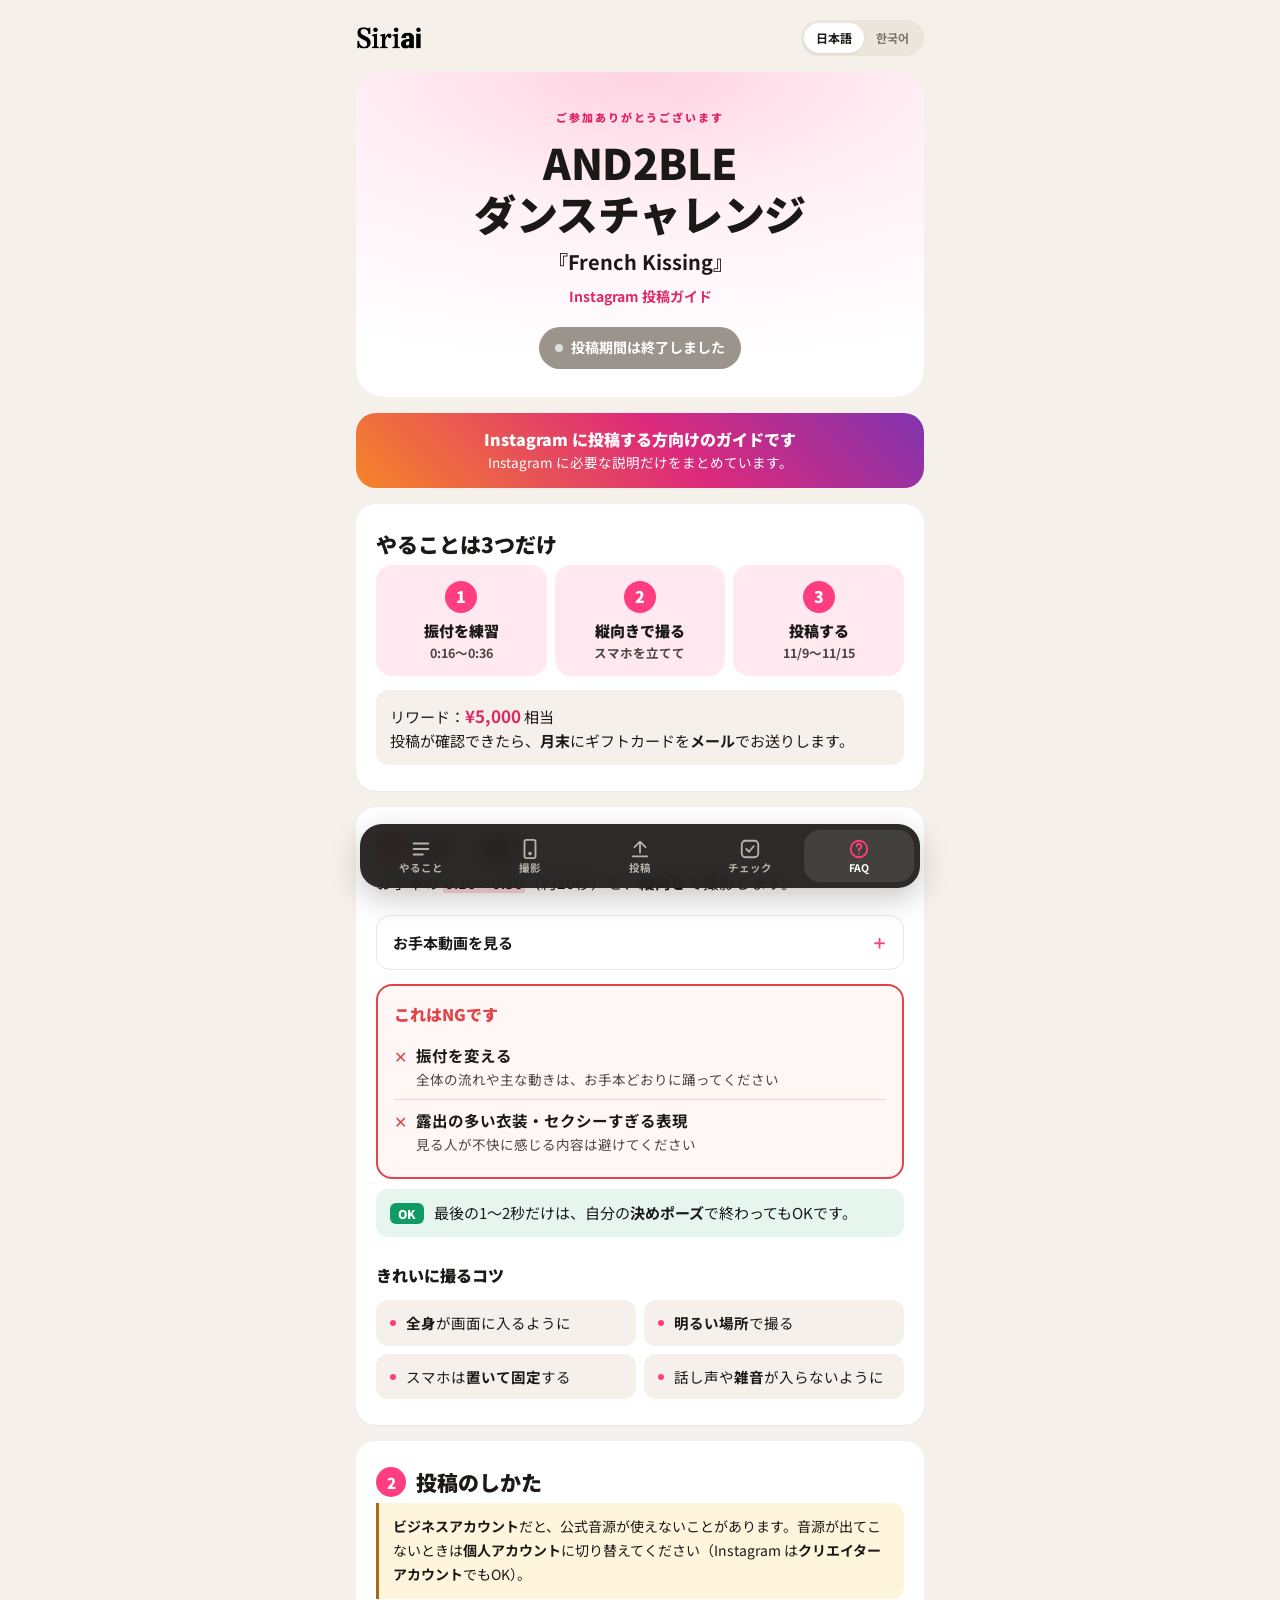
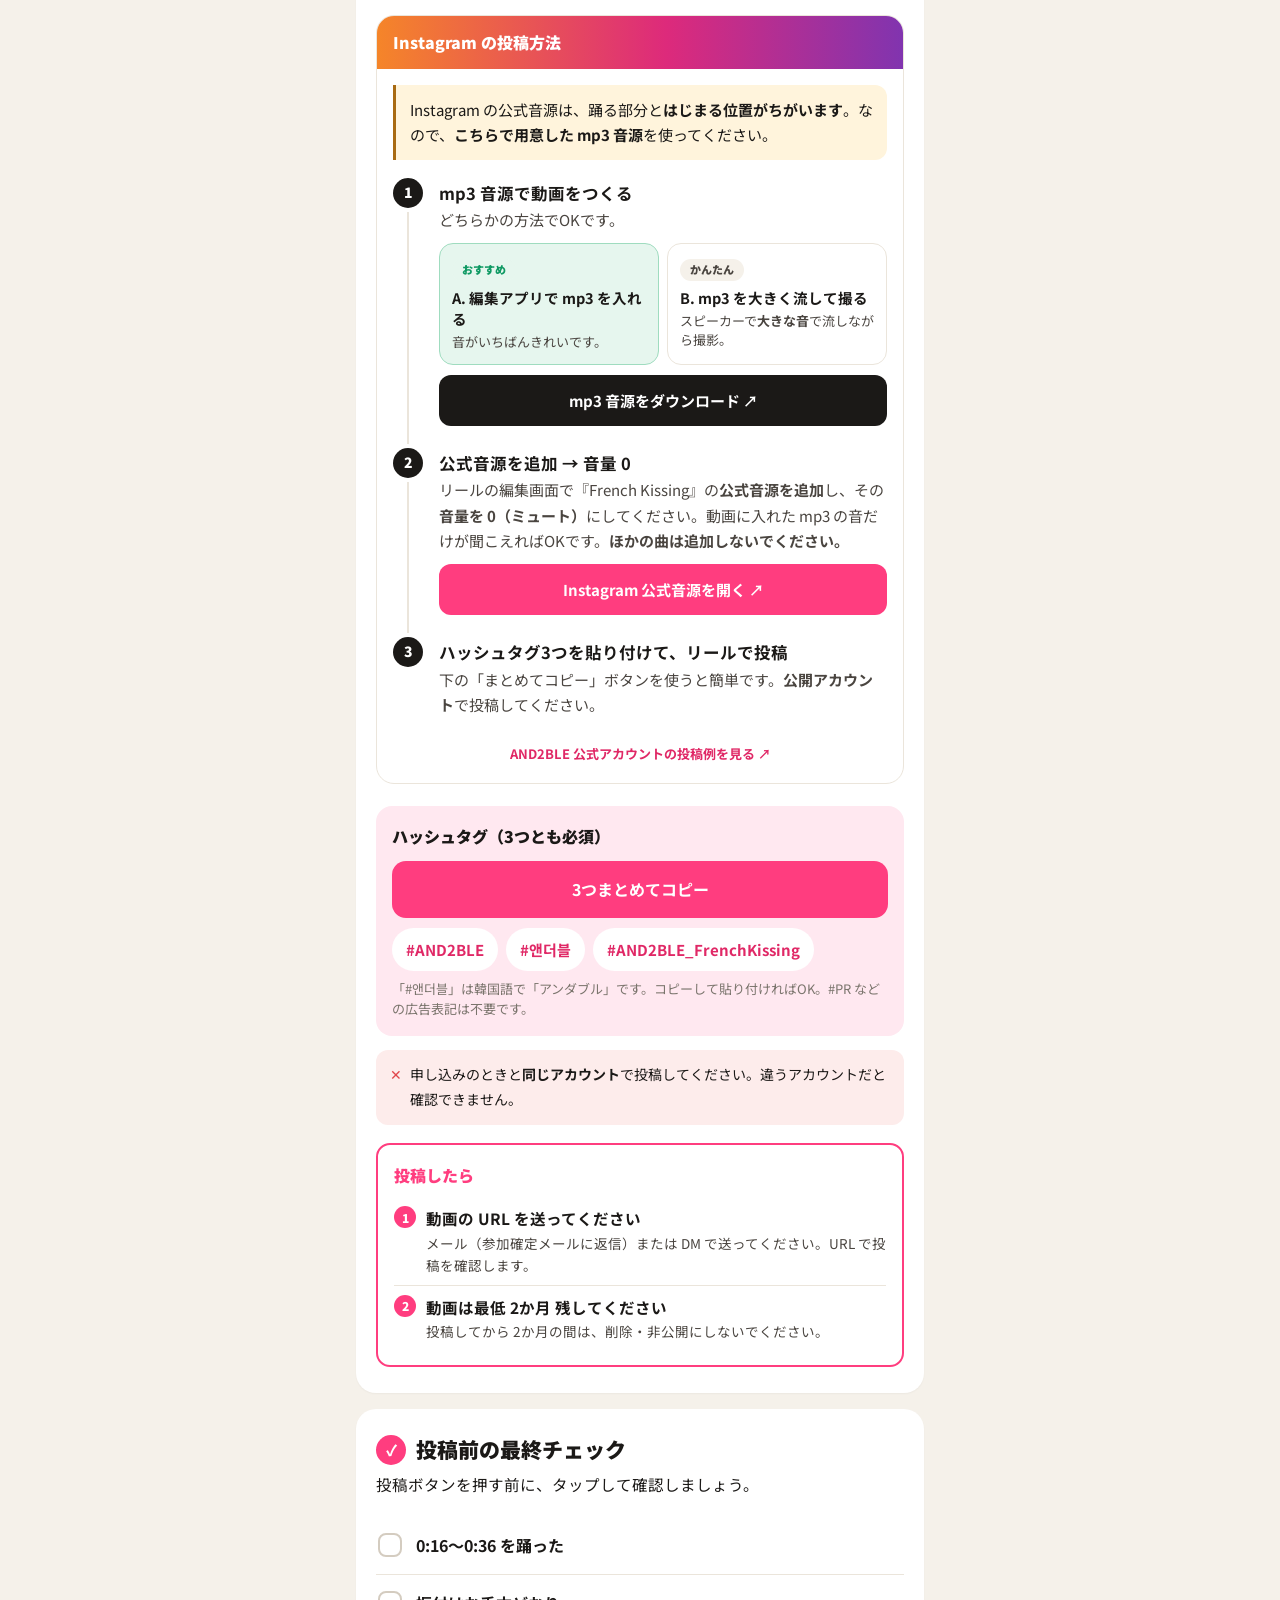
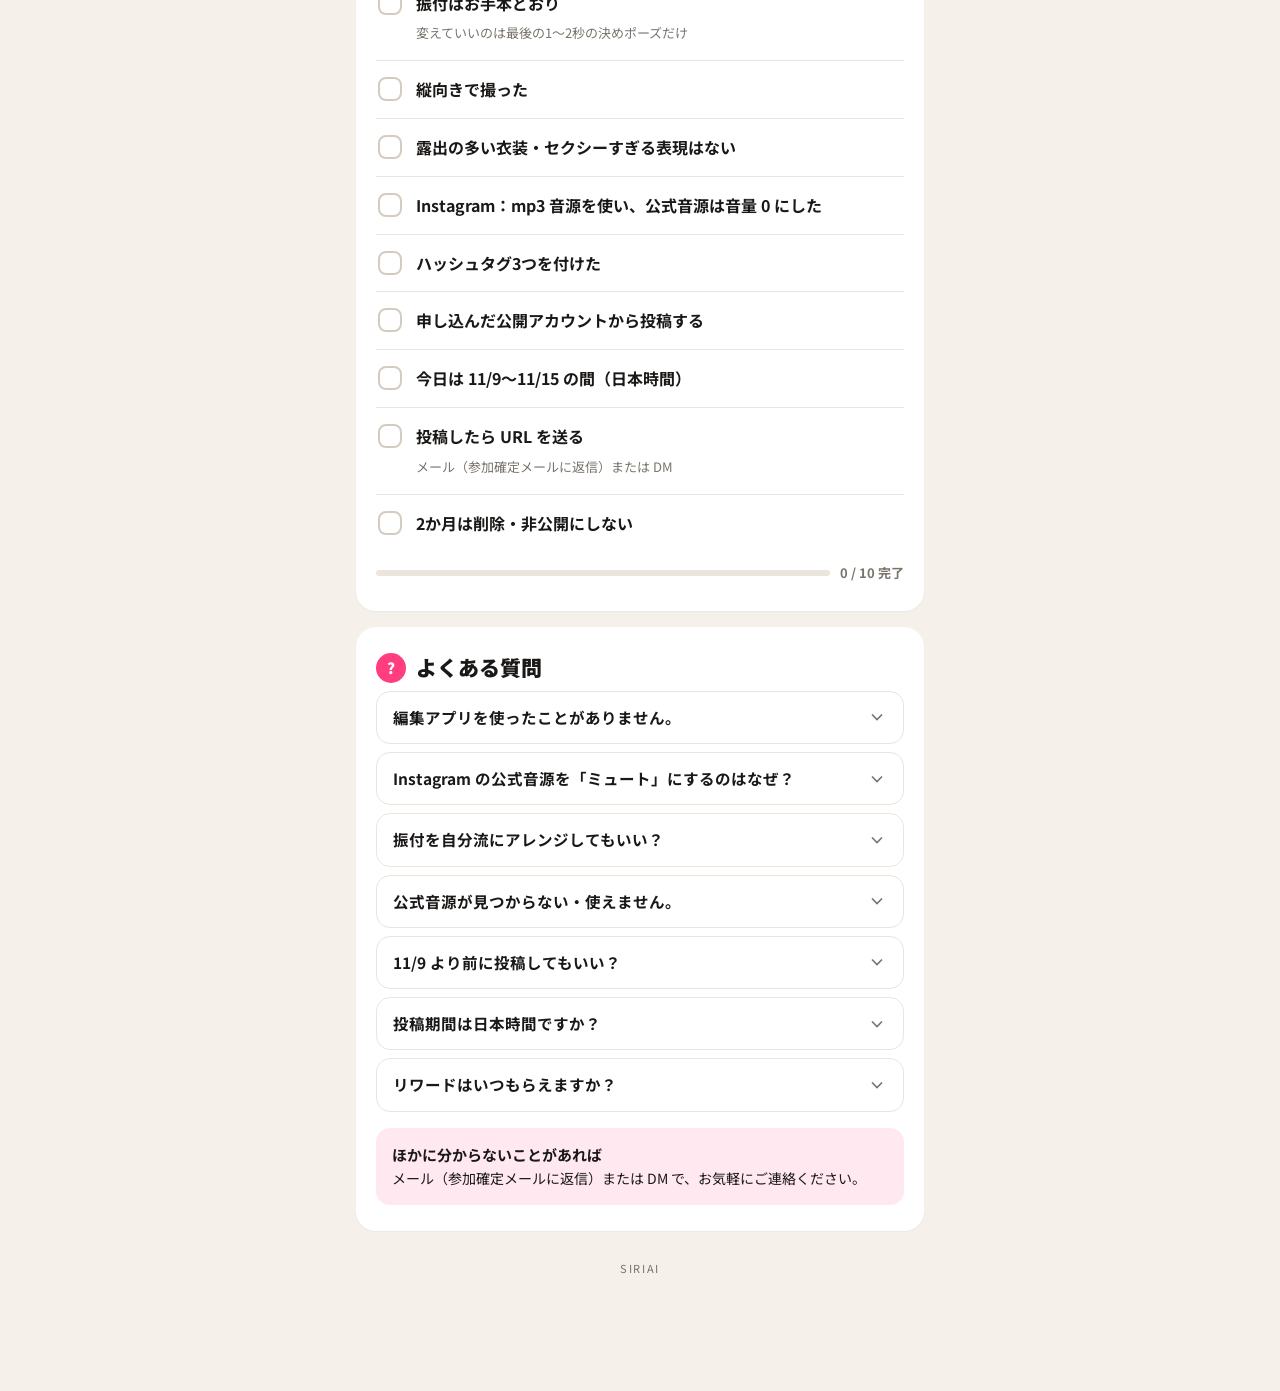
==== guide-ig-ja.html @ 937b1c7a "Add TikTok-only and Instagram-only guide pages (ja/ko) and link them from the hub Generated from the" ====
<!doctype html>
<html lang="ja">
<head>
<meta charset="utf-8">
<meta name="viewport" content="width=device-width, initial-scale=1, viewport-fit=cover">
<title>AND2BLE Instagram 投稿ガイド</title>
<meta name="description" content="AND2BLE『French Kissing』ダンスチャレンジ 詳細ガイドライン・撮影・投稿・チェックリスト・FAQ">
<meta property="og:type" content="website">
<meta property="og:site_name" content="SIRIAI">
<meta property="og:title" content="AND2BLE『French Kissing』Instagram 投稿ガイド">
<meta property="og:description" content="撮影・投稿のしかた・チェックリスト・FAQ">
<meta property="og:url" content="https://and2ble-guideline.vercel.app/guide-ig-ja.html">
<meta property="og:image" content="https://and2ble-guideline.vercel.app/images/og-and2ble.jpg">
<meta property="og:image:width" content="1200">
<meta property="og:image:height" content="630">
<meta name="twitter:card" content="summary_large_image">
<link rel="preconnect" href="https://fonts.googleapis.com">
<link rel="preconnect" href="https://fonts.gstatic.com" crossorigin>
<link href="https://fonts.googleapis.com/css2?family=Noto+Sans+JP:wght@400;500;700;900&family=Noto+Sans+KR:wght@700&display=swap" rel="stylesheet">
<link rel="stylesheet" href="style.css?v=20261105d">
<link rel="stylesheet" href="guide.css?v=20261109a">
</head>
<body class="guide" data-plat="ig" data-plat-lock>
<div class="wrap">

  <div class="topbar">
    <img class="brand-logo" src="images/siriai-logo.png" alt="SIRIAI" width="118" height="43">
    <nav class="lang" aria-label="言語"><a class="on" href="guide-ig-ja.html" data-lang>日本語</a><a href="guide-ig-ko.html" data-lang>한국어</a></nav>
  </div>

  <header class="hero">
    <div class="eyebrow">ご参加ありがとうございます</div>
    <h1>AND2BLE<br>ダンスチャレンジ</h1>
    <div class="song">『French Kissing』</div>
    <div class="release">Instagram 投稿ガイド</div>
    <div class="status"><span class="dot"></span><span class="txt">投稿期間：11/9（月）〜 11/15（日）</span></div>
  </header>

  <!-- ===== どこに投稿？ ===== -->
  <p class="plat-only ig"><b>Instagram に投稿する方向けのガイドです</b>Instagram に必要な説明だけをまとめています。</p>

  <!-- ===== やることは3つ ===== -->
  <section class="card" id="start">
    <h2>やることは3つだけ</h2>
    <div class="quick3">
      <a href="#shoot"><span class="qn">1</span><b>振付を練習</b><small>0:16〜0:36</small></a>
      <a href="#shoot"><span class="qn">2</span><b>縦向きで撮る</b><small>スマホを立てて</small></a>
      <a href="#upload"><span class="qn">3</span><b>投稿する</b><small>11/9〜11/15</small></a>
    </div>
    <p class="start-reward">
      <span class="rw r-none">リワード：1本 <b class="amt">¥5,000</b> 相当 ／ 両方（条件あり） <b class="amt">¥12,000</b> 相当</span>
      <span class="rw r-tt">リワード：<b class="amt">¥5,000</b> 相当</span>
      <span class="rw r-ig">リワード：<b class="amt">¥5,000</b> 相当</span>
      <span class="rw r-both">リワード：<b class="amt">¥12,000</b> 相当（衣装と場所を両方変えた場合）</span>
      <br>投稿が確認できたら、<b>月末</b>にギフトカードを<b>メール</b>でお送りします。
    </p>
  </section>

  <!-- ===== 1. 振付・撮影 ===== -->
  <section class="card" id="shoot">
    <h2><span class="num">1</span>振付・撮影</h2>
    <p class="lead">お手本の <mark>0:16〜0:36</mark>（約20秒）を、<b>縦向き</b>で撮影します。</p>

    <details class="more">
      <summary>お手本動画を見る</summary>
      <div class="more-body">
        <div class="ref-frame"><iframe src="https://www.tiktok.com/player/v1/7703804359150226708?music_info=1&amp;description=1&amp;rel=0" title="AND2BLE French Kissing お手本動画" allow="autoplay; fullscreen; encrypted-media; picture-in-picture" allowfullscreen loading="lazy"></iframe></div>
        <a class="ex-link" href="https://www.tiktok.com/@and2ble/video/7703804359150226708" target="_blank" rel="noopener">TikTok アプリで見る ↗</a>
      </div>
    </details>

    <div class="ng-box">
      <div class="ng-title">これはNGです</div>
      <ul>
        <li><b>振付を変える</b><small>全体の流れや主な動きは、お手本どおりに踊ってください</small></li>
        <li><b>露出の多い衣装・セクシーすぎる表現</b><small>見る人が不快に感じる内容は避けてください</small></li>
      </ul>
    </div>
    <p class="ok-line"><span class="ok-tag">OK</span><span>最後の1〜2秒だけは、自分の<b>決めポーズ</b>で終わってもOKです。</span></p>

    <h3 class="gh3">きれいに撮るコツ</h3>
    <ul class="tips">
      <li><p><b>全身</b>が画面に入るように</p></li>
      <li><p><b>明るい場所</b>で撮る</p></li>
      <li><p>スマホは<b>置いて固定</b>する</p></li>
      <li><p>話し声や<b>雑音</b>が入らないように</p></li>
    </ul>
  </section>

  <!-- ===== 2. 投稿 ===== -->
  <section class="card" id="upload" data-tab="tt">
    <h2><span class="num">2</span>投稿のしかた</h2>
    <p class="lead for-both">TikTok と Instagram で<b>音源の付け方が違います。</b>タブで切り替えてください。</p>
    <div class="up-tabs for-both" role="tablist">
      <button type="button" role="tab" data-up="tt" aria-selected="true">TikTok</button>
      <button type="button" role="tab" data-up="ig" aria-selected="false">Instagram</button>
    </div>

    <p class="why acct"><b>ビジネスアカウント</b>だと、公式音源が使えないことがあります。音源が出てこないときは<b>個人アカウント</b>に切り替えてください（Instagram は<b>クリエイターアカウント</b>でもOK）。</p>

    <div class="plat-block tt for-tt">
      <div class="plat-h">TikTok の投稿方法</div>
      <ol class="steps">
        <li><strong>公式音源を開く</strong><span class="d">下のボタンから公式音源を開いて、<b>「この楽曲を使う」</b>をタップ。そのまま撮影します。</span>
          <a class="step-btn" href="https://www.tiktok.com/music/French-Kissing-7694241938173904902" target="_blank" rel="noopener">TikTok 公式音源を開く ↗</a></li>
        <li><strong>ハッシュタグ3つを貼り付け</strong><span class="d">下の「まとめてコピー」ボタンを使うと簡単です。</span></li>
        <li><strong>公開範囲「全員」で投稿</strong><span class="d">「友達のみ」「自分のみ」だと確認できません。</span></li>
      </ol>
    </div>

    <div class="plat-block ig for-ig">
      <div class="plat-h">Instagram の投稿方法</div>
      <p class="why">Instagram の公式音源は、踊る部分と<b>はじまる位置がちがいます</b>。なので、<b>こちらで用意した mp3 音源</b>を使ってください。</p>
      <ol class="steps">
        <li><strong>mp3 音源で動画をつくる</strong><span class="d">どちらかの方法でOKです。</span>
          <div class="choice2">
            <div class="c2 rec"><span class="badge ok">おすすめ</span><b>A. 編集アプリで mp3 を入れる</b><p>音がいちばんきれいです。</p></div>
            <div class="c2"><span class="badge">かんたん</span><b>B. mp3 を大きく流して撮る</b><p>スピーカーで<b>大きな音</b>で流しながら撮影。</p></div>
          </div>
          <a class="step-btn dark" href="https://drive.google.com/file/d/1h6Pg3_yyoX73KgB7GPFnTbHb9s15nWI3/view?usp=sharing" target="_blank" rel="noopener">mp3 音源をダウンロード ↗</a></li>
        <li><strong>公式音源を追加 → 音量 0</strong><span class="d">リールの編集画面で『French Kissing』の<b>公式音源を追加</b>し、その<b>音量を 0（ミュート）</b>にしてください。動画に入れた mp3 の音だけが聞こえればOKです。<b>ほかの曲は追加しないでください。</b></span>
          <a class="step-btn" href="https://www.instagram.com/reels/audio/1516811300259149/" target="_blank" rel="noopener">Instagram 公式音源を開く ↗</a></li>
        <li><strong>ハッシュタグ3つを貼り付けて、リールで投稿</strong><span class="d">下の「まとめてコピー」ボタンを使うと簡単です。<b>公開アカウント</b>で投稿してください。</span></li>
      </ol>
      <a class="ex-link" href="https://www.instagram.com/reels/DfRFQjGRIow/" target="_blank" rel="noopener">AND2BLE 公式アカウントの投稿例を見る ↗</a>
    </div>

    <div class="tag-box">
      <h3 class="gh3">ハッシュタグ（3つとも必須）</h3>
      <button type="button" class="copy-all" data-copy="#AND2BLE #앤더블 #AND2BLE_FrenchKissing" data-copy-all>3つまとめてコピー</button>
      <div class="tags">
        <button type="button" class="tag" data-copy="#AND2BLE">#AND2BLE</button>
        <button type="button" class="tag" data-copy="#앤더블">#앤더블</button>
        <button type="button" class="tag" data-copy="#AND2BLE_FrenchKissing">#AND2BLE_FrenchKissing</button>
      </div>
      <p class="hint">「#앤더블」は韓国語で「アンダブル」です。コピーして貼り付ければOK。#PR などの広告表記は不要です。</p>
    </div>

    <div class="dont"><span>申し込みのときと<b>同じアカウント</b>で投稿してください。違うアカウントだと確認できません。</span></div>
    <div class="after-post">
      <h3 class="gh3">投稿したら</h3>
      <ol>
        <li><b>動画の URL を送ってください</b><span>メール（参加確定メールに返信）または DM で送ってください。URL で投稿を確認します。</span></li>
        <li><b>動画は最低 2か月 残してください</b><span>投稿してから 2か月の間は、削除・非公開にしないでください。</span></li>
      </ol>
    </div>
  </section>

  <!-- ===== 3. 両方に投稿 ===== -->
  <section class="card for-both" id="mirror">
    <h2><span class="num">3</span>両方に投稿する方へ</h2>
    <div class="must-banner">
      <div class="must-title">2本とも認定される条件</div>
      <p class="must-note"><span class="kw">衣装</span>と<span class="kw">場所</span>を<b>両方とも変える</b><br>どちらかが同じだと、<b>1本分（¥5,000相当）だけ</b>になります</p>
    </div>

    <div class="judge">
      <div class="j ok"><span class="jm">✓</span><p>衣装 <b>ちがう</b> ＋ 場所 <b>ちがう</b></p><b class="jr">2本とも認定</b></div>
      <div class="j ng"><span class="jm">✕</span><p>衣装か場所の<b>どちらかが同じ</b></p><b class="jr">1本だけ認定</b></div>
      <div class="j ng"><span class="jm">✕</span><p>同じ動画を両方に投稿</p><b class="jr">1本だけ認定</b></div>
    </div>

    <details class="more">
      <summary>過去のチャレンジの例を見る</summary>
      <div class="more-body">
        <div class="ex-cols">
          <div class="ex-col ok">
            <div class="ex-col-head"><span class="badge ok">✓ OK</span></div>
            <div data-examples="ok"></div>
          </div>
          <div class="ex-col ng">
            <div class="ex-col-head"><span class="badge ng">✕ NG</span></div>
            <div data-examples="ng"></div>
          </div>
        </div>
        <div class="ex-viewer" data-viewer hidden></div>
        <p class="hint">タップすると、TikTok と Instagram の動画が並んで表示されます。</p>
      </div>
    </details>
  </section>

  <!-- ===== チェックリスト ===== -->
  <section class="card" id="check">
    <h2><span class="num">✓</span>投稿前の最終チェック</h2>
    <p class="lead">投稿ボタンを押す前に、タップして確認しましょう。</p>
    <ul class="checklist">
      <li><label><input type="checkbox"><span class="box"></span><span class="t"><b>0:16〜0:36 を踊った</b></span></label></li>
      <li><label><input type="checkbox"><span class="box"></span><span class="t"><b>振付はお手本どおり</b><small>変えていいのは最後の1〜2秒の決めポーズだけ</small></span></label></li>
      <li><label><input type="checkbox"><span class="box"></span><span class="t"><b>縦向きで撮った</b></span></label></li>
      <li><label><input type="checkbox"><span class="box"></span><span class="t"><b>露出の多い衣装・セクシーすぎる表現はない</b></span></label></li>
      <li class="for-tt"><label><input type="checkbox"><span class="box"></span><span class="t"><b>TikTok：公式音源を使った</b></span></label></li>
      <li class="for-ig"><label><input type="checkbox"><span class="box"></span><span class="t"><b>Instagram：mp3 音源を使い、公式音源は音量 0 にした</b></span></label></li>
      <li><label><input type="checkbox"><span class="box"></span><span class="t"><b>ハッシュタグ3つを付けた</b></span></label></li>
      <li><label><input type="checkbox"><span class="box"></span><span class="t"><b>申し込んだ公開アカウントから投稿する</b></span></label></li>
      <li><label><input type="checkbox"><span class="box"></span><span class="t"><b>今日は 11/9〜11/15 の間（日本時間）</b></span></label></li>
      <li class="for-both"><label><input type="checkbox"><span class="box"></span><span class="t"><b>2本の動画で、衣装も場所も変えた</b></span></label></li>
      <li><label><input type="checkbox"><span class="box"></span><span class="t"><b>投稿したら URL を送る</b><small>メール（参加確定メールに返信）または DM</small></span></label></li>
      <li><label><input type="checkbox"><span class="box"></span><span class="t"><b>2か月は削除・非公開にしない</b></span></label></li>
    </ul>
    <div class="progress"><span class="track"><i></i></span><span class="txt"></span></div>
  </section>

  <!-- ===== FAQ ===== -->
  <section class="card" id="faq">
    <h2><span class="num">?</span>よくある質問</h2>
    <details class="acc faq for-ig"><summary>編集アプリを使ったことがありません。<svg class="chev" viewBox="0 0 24 24" fill="none" stroke="currentColor" stroke-width="2"><path d="M6 9l6 6 6-6"/></svg></summary>
      <div class="acc-body">大丈夫です。mp3 音源をスピーカーで<b>大きな音</b>で流しながら撮影する方法（方法 B）でもOKです。音楽がはっきり聞こえて、話し声などが入らないようにしてください。</div></details>
    <details class="acc faq for-ig"><summary>Instagram の公式音源を「ミュート」にするのはなぜ？<svg class="chev" viewBox="0 0 24 24" fill="none" stroke="currentColor" stroke-width="2"><path d="M6 9l6 6 6-6"/></svg></summary>
      <div class="acc-body">Instagram の公式音源は、踊る部分とはじまる位置が違うからです。音は動画に入れた mp3 を使い、公式音源は<b>追加するだけ</b>で、音量を 0 にしてください。</div></details>
    <details class="acc faq for-both"><summary>同じ動画を TikTok と Instagram 両方に投稿してもいい？<svg class="chev" viewBox="0 0 24 24" fill="none" stroke="currentColor" stroke-width="2"><path d="M6 9l6 6 6-6"/></svg></summary>
      <div class="acc-body">投稿はできますが、<b>1本分だけ</b>の認定になります。2本とも認定されるには、<b>衣装と場所を両方変えた</b>別の動画を投稿してください。</div></details>
    <details class="acc faq"><summary>振付を自分流にアレンジしてもいい？<svg class="chev" viewBox="0 0 24 24" fill="none" stroke="currentColor" stroke-width="2"><path d="M6 9l6 6 6-6"/></svg></summary>
      <div class="acc-body">振付の流れや主な動きは変えられません。ただし<b>最後の1〜2秒</b>は、自分の決めポーズやかんたんなジェスチャーで終わってOKです。</div></details>
    <details class="acc faq"><summary>公式音源が見つからない・使えません。<svg class="chev" viewBox="0 0 24 24" fill="none" stroke="currentColor" stroke-width="2"><path d="M6 9l6 6 6-6"/></svg></summary>
      <div class="acc-body"><b>ビジネスアカウント</b>だと使えないことがあります。<b>個人アカウント</b>（Instagram は<b>クリエイターアカウント</b>でもOK）に切り替えてから、ページのボタンからもう一度開いてください。</div></details>
    <details class="acc faq for-tt"><summary>カメラアプリで撮った動画を TikTok に投稿してもいい？<svg class="chev" viewBox="0 0 24 24" fill="none" stroke="currentColor" stroke-width="2"><path d="M6 9l6 6 6-6"/></svg></summary>
      <div class="acc-body">OKです。撮った動画を TikTok にアップロードして公式音源『French Kissing』を追加し、<b>踊りと音がぴったり合うように</b>位置を調整してください。撮影時の元の音は音量 0 にしてください。</div></details>
    <details class="acc faq"><summary>11/9 より前に投稿してもいい？<svg class="chev" viewBox="0 0 24 24" fill="none" stroke="currentColor" stroke-width="2"><path d="M6 9l6 6 6-6"/></svg></summary>
      <div class="acc-body">投稿期間（<b>11/9〜11/15・日本時間</b>）以外の投稿は確認の対象外です。必ず期間内に投稿してください。</div></details>
    <details class="acc faq"><summary>投稿期間は日本時間ですか？<svg class="chev" viewBox="0 0 24 24" fill="none" stroke="currentColor" stroke-width="2"><path d="M6 9l6 6 6-6"/></svg></summary>
      <div class="acc-body">はい、<b>日本時間</b>です。11月9日（月）0:00 から 11月15日（日）23:59 までに投稿してください。</div></details>
    <details class="acc faq"><summary>リワードはいつもらえますか？<svg class="chev" viewBox="0 0 24 24" fill="none" stroke="currentColor" stroke-width="2"><path d="M6 9l6 6 6-6"/></svg></summary>
      <div class="acc-body">URL を送っていただき投稿が確認できたら、<b>月末</b>に申し込みのときに選んだギフトカード（Apple・Google Play・楽天）を<b>メール</b>でお送りします。</div></details>
    <div class="contact-box"><b>ほかに分からないことがあれば</b>メール（参加確定メールに返信）または DM で、お気軽にご連絡ください。</div>
  </section>

  <footer>SIRIAI</footer>
</div>

<nav class="fnav" aria-label="ページメニュー">
  <a href="#start"><svg viewBox="0 0 24 24" fill="none" stroke="currentColor" stroke-width="2" stroke-linecap="round" stroke-linejoin="round"><path d="M4 6h16M4 12h16M4 18h10"/></svg>やること</a>
  <a href="#shoot" class="on"><svg viewBox="0 0 24 24" fill="none" stroke="currentColor" stroke-width="2" stroke-linecap="round" stroke-linejoin="round"><rect x="6" y="2" width="12" height="20" rx="2"/><circle cx="12" cy="17" r="1"/></svg>撮影</a>
  <a href="#upload"><svg viewBox="0 0 24 24" fill="none" stroke="currentColor" stroke-width="2" stroke-linecap="round" stroke-linejoin="round"><path d="M12 16V4M6 10l6-6 6 6M4 20h16"/></svg>投稿</a>
  <a href="#check"><svg viewBox="0 0 24 24" fill="none" stroke="currentColor" stroke-width="2" stroke-linecap="round" stroke-linejoin="round"><rect x="3" y="3" width="18" height="18" rx="4"/><path d="M8 12l3 3 5-6"/></svg>チェック</a>
  <a href="#faq"><svg viewBox="0 0 24 24" fill="none" stroke="currentColor" stroke-width="2" stroke-linecap="round" stroke-linejoin="round"><circle cx="12" cy="12" r="9"/><path d="M9.5 9a2.5 2.5 0 1 1 3.5 2.3c-.6.3-1 .8-1 1.5V14M12 17.5v.01"/></svg>FAQ</a>
</nav>

<script src="app.js?v=20261106d"></script>
<script src="guide.js?v=20261109a"></script>
</body>
</html>
---- style.css ----
:root {
  --bg: #f5f1ea;
  --card: #ffffff;
  --ink: #1b1917;
  --ink-2: #4a4540;
  --muted: #7a746c;
  --line: #ebe5db;
  --accent: #ff3d7f;
  --accent-dark: #e02866;
  --accent-soft: #ffe8f0;
  --ok: #109a64;
  --ok-soft: #e6f6ee;
  --ng: #e0454a;
  --ng-soft: #fdeceb;
  --warn: #a86a12;
  --warn-soft: #fff4dc;
  --radius: 20px;
  --nav-h: 64px;
}
* { box-sizing: border-box; }
html { scroll-behavior: smooth; -webkit-text-size-adjust: 100%; }
body {
  margin: 0;
  background: var(--bg);
  color: var(--ink);
  font-family: "Noto Sans JP", "Noto Sans KR", system-ui, sans-serif;
  font-size: 16px;
  line-height: 1.8;
  -webkit-font-smoothing: antialiased;
}
html[lang="ko"] body { word-break: keep-all; }
a { color: inherit; }
b, strong { font-weight: 700; }
.wrap { max-width: 600px; margin: 0 auto; padding: 16px 16px calc(var(--nav-h) + 48px); }

/* ---------- top bar ---------- */
.topbar { display: flex; justify-content: space-between; align-items: center; padding: 4px 0 8px; }
.brand { color: var(--accent); font-weight: 900; letter-spacing: .22em; font-size: 12px; }
.lang { display: flex; background: #ebe5db; border-radius: 999px; padding: 3px; }
.lang a { font-size: 12px; font-weight: 700; color: var(--muted); text-decoration: none; padding: 4px 12px; border-radius: 999px; }
.lang a.on { background: #fff; color: var(--ink); box-shadow: 0 1px 2px rgba(0,0,0,.08); }

/* ---------- hero ---------- */
.hero {
  text-align: center;
  padding: 36px 20px 28px;
  margin: 8px 0 16px;
  border-radius: 28px;
  background: radial-gradient(120% 90% at 50% 0%, #ffd3e2 0%, #fff0f5 45%, #fff 100%);
}
.eyebrow { font-size: 11px; letter-spacing: .18em; color: var(--accent-dark); font-weight: 900; }
.hero h1 { margin: 10px 0 6px; font-size: clamp(30px, 8vw, 42px); font-weight: 900; line-height: 1.2; letter-spacing: -.01em; }
.hero .song { font-size: 20px; font-weight: 700; }
.hero .release { color: var(--muted); font-size: 13px; }
.status {
  display: inline-flex; align-items: center; gap: 8px;
  margin-top: 18px; padding: 8px 16px; border-radius: 999px;
  background: var(--ink); color: #fff; font-weight: 700; font-size: 14px;
}
.status .dot { width: 8px; height: 8px; border-radius: 50%; background: #7dffb6; }
.status.before .dot { background: #ffd166; }
.status.ended { background: #9a948c; }
.status.ended .dot { background: #ddd; }

.official { margin-top: 18px; }
.official-label { display: block; font-size: 11px; font-weight: 900; letter-spacing: .15em; color: var(--muted); margin-bottom: 8px; }
.official-links { display: flex; justify-content: center; gap: 8px; flex-wrap: wrap; }
.official-links a { display: inline-flex; align-items: center; gap: 6px; background: #fff; border: 1.5px solid var(--line); color: var(--ink); text-decoration: none; font-weight: 700; font-size: 14px; padding: 7px 14px; border-radius: 999px; box-shadow: 0 1px 2px rgba(0,0,0,.05); }
.official-links a:hover { border-color: var(--accent); }
.official-links svg { width: 18px; height: 18px; flex: none; }
.callout a { color: inherit; font-weight: 700; }

/* intro */
.intro { padding-top: 0; overflow: hidden; }
.intro-photo { display: block; width: calc(100% + 40px); max-width: none; margin: 0 -20px 20px; height: auto; aspect-ratio: 1200 / 630; object-fit: cover; }
.intro h2 { margin-bottom: 12px; }
.intro-kana { font-size: 14px; font-weight: 700; color: var(--muted); }
.intro p { color: var(--ink-2); font-size: 15px; }
.intro-cta { background: var(--accent-soft); border-radius: 14px; padding: 14px 16px; color: var(--ink) !important; }
.intro-cta b { color: var(--accent-dark); }

/* ---------- summary card ---------- */
.summary { background: var(--ink); color: #fff; border-radius: var(--radius); padding: 22px 20px; margin-bottom: 16px; }
.summary dl { margin: 0; }
.summary h2 { color: #fff; margin-bottom: 14px; font-size: 16px; }
.summary h2::before { content: "★"; color: var(--accent); margin-right: 6px; }
.sum-row { display: grid; grid-template-columns: 92px 1fr; gap: 12px; padding: 12px 0; border-top: 1px solid rgba(255,255,255,.12); align-items: start; }
.sum-row:first-of-type { border-top: 0; padding-top: 0; }
.sum-row dt { font-size: 13px; color: #bdb6ad; font-weight: 700; padding-top: 2px; }
.sum-row dd { margin: 0; font-weight: 700; font-size: 16px; line-height: 1.6; min-width: 0; }
.sum-row .tag { max-width: 100%; overflow-wrap: anywhere; text-align: left; }
@media (max-width: 380px) {
  .sum-row { grid-template-columns: 1fr; gap: 2px; }
}
.sum-row dd small { display: block; font-weight: 400; color: #bdb6ad; font-size: 12px; }

/* ---------- sections ---------- */
section.card {
  background: var(--card);
  border-radius: var(--radius);
  padding: 26px 20px;
  margin-bottom: 16px;
  box-shadow: 0 1px 2px rgba(0,0,0,.04);
  scroll-margin-top: 16px;
}
h2 { margin: 0 0 6px; font-size: 20px; font-weight: 900; line-height: 1.4; display: flex; align-items: center; gap: 10px; }
h2 .num { flex: none; width: 30px; height: 30px; border-radius: 50%; background: var(--accent); color: #fff; font-size: 15px; display: grid; place-items: center; }
.lead { color: var(--ink-2); margin: 0 0 18px; font-size: 15px; }
p { margin: 0 0 12px; }
p:last-child { margin-bottom: 0; }
.sub { color: var(--muted); font-size: 14px; }
.em { color: var(--accent-dark); font-weight: 700; }
mark { background: linear-gradient(transparent 55%, #ffd6e4 55%); color: inherit; padding: 0 2px; }

/* info grid */
.info { display: grid; grid-template-columns: 1fr 1fr; gap: 10px; }
.info div { background: var(--bg); border-radius: 14px; padding: 14px; }
.info div.wide { grid-column: 1 / -1; }
.info span { display: block; font-size: 12px; color: var(--muted); font-weight: 700; }
.info b { font-size: 17px; }
.info b.hl { color: var(--accent-dark); }
.pills { display: flex; gap: 6px; flex-wrap: wrap; margin-top: 4px; }
.pill { background: #fff; border: 1.5px solid var(--ink); border-radius: 999px; padding: 2px 12px; font-weight: 700; font-size: 14px; }

/* hashtags */
.tags { display: flex; flex-wrap: wrap; gap: 8px; }
.tag {
  appearance: none; border: 0; cursor: pointer; font: inherit;
  display: inline-flex; align-items: center; gap: 6px;
  background: var(--accent-soft); color: var(--accent-dark); font-weight: 700; font-size: 15px;
  padding: 8px 14px; border-radius: 999px;
}
.tag svg { width: 14px; height: 14px; opacity: .7; }
.summary .tag { background: rgba(255,255,255,.12); color: #fff; font-size: 14px; padding: 6px 12px; }
.copy-all {
  appearance: none; border: 0; cursor: pointer; font: inherit;
  margin-top: 10px; width: 100%;
  background: var(--accent); color: #fff; font-weight: 700; font-size: 15px;
  padding: 12px; border-radius: 14px;
  display: flex; align-items: center; justify-content: center; gap: 8px;
}
.copy-all:active, .tag:active { transform: scale(.97); }
.hint { font-size: 12px; color: var(--muted); margin-top: 8px; }
.summary .hint { color: #bdb6ad; }

/* range */
.range { background: var(--accent-soft); border-radius: 16px; padding: 18px; text-align: center; }
.range b { display: block; font-size: 32px; color: var(--accent-dark); letter-spacing: .02em; line-height: 1.3; font-variant-numeric: tabular-nums; }
.range .bar { position: relative; height: 8px; background: #ffd0e0; border-radius: 99px; margin: 14px 0 6px; }
.range .bar i { position: absolute; top: 0; bottom: 0; left: 22%; width: 28%; background: var(--accent); border-radius: 99px; }
.range .scale { display: flex; justify-content: space-between; font-size: 11px; color: var(--muted); }

/* reference video */
.ref { margin: 0 0 16px; }
.ref-label { display: flex; align-items: center; gap: 8px; font-weight: 700; font-size: 14px; margin-bottom: 8px; }
.ref-label .badge { background: var(--ink); color: #fff; }
.ref-frame { position: relative; width: 100%; max-width: 340px; margin: 0 auto; aspect-ratio: 9 / 16; border-radius: 16px; overflow: hidden; background: #111; }
.ref-frame iframe { position: absolute; inset: 0; width: 100%; height: 100%; border: 0; }
.ref .ex-link { margin-top: 8px; }

/* buttons */
.btn {
  display: flex; justify-content: space-between; align-items: center; gap: 12px;
  background: var(--accent); color: #fff; text-decoration: none; font-weight: 700;
  padding: 15px 18px; border-radius: 14px; margin-top: 12px; font-size: 16px; line-height: 1.4;
}
.btn.dark { background: var(--ink); }
.btn.ghost { background: transparent; color: var(--ink-2); border: 1.5px solid var(--line); font-size: 14px; }
.btn small { font-weight: 500; opacity: .8; font-size: 12px; display: block; }
.btn .arrow { flex: none; font-size: 18px; }

/* steps */
ol.steps { list-style: none; margin: 0; padding: 0; counter-reset: s; }
ol.steps > li { counter-increment: s; position: relative; padding: 0 0 22px 46px; }
ol.steps > li:last-child { padding-bottom: 0; }
ol.steps > li::before {
  content: counter(s); position: absolute; left: 0; top: 0;
  width: 30px; height: 30px; border-radius: 50%; display: grid; place-items: center;
  background: var(--ink); color: #fff; font-weight: 900; font-size: 14px;
}
ol.steps > li:not(:last-child)::after { content: ""; position: absolute; left: 14px; top: 34px; bottom: 4px; width: 2px; background: var(--line); }
ol.steps strong { display: block; font-size: 16px; line-height: 1.5; padding-top: 3px; }
ol.steps .d { display: block; color: var(--ink-2); font-size: 14px; margin-top: 2px; }

/* platform tabs */
.tabs { display: grid; grid-template-columns: 1fr 1fr; gap: 6px; background: var(--bg); padding: 5px; border-radius: 14px; margin-bottom: 18px; }
.tabs button {
  appearance: none; border: 0; cursor: pointer; font: inherit; font-weight: 700; font-size: 15px;
  padding: 10px; border-radius: 10px; background: transparent; color: var(--muted);
}
.tabs button[aria-selected="true"] { background: #fff; color: var(--ink); box-shadow: 0 1px 3px rgba(0,0,0,.08); }
.panel[hidden] { display: none; }

.callout { border-radius: 14px; padding: 14px 16px; font-size: 14px; margin: 0 0 18px; line-height: 1.7; }
.callout.warn { background: var(--warn-soft); }
.callout.warn b:first-child { color: var(--warn); display: block; font-size: 15px; margin-bottom: 2px; }
.dont { display: flex; gap: 8px; align-items: flex-start; background: var(--ng-soft); border-radius: 12px; padding: 12px 14px; font-size: 14px; margin-top: 14px; }
.dont::before { content: "✕"; color: var(--ng); font-weight: 900; }

/* checklist */
.checklist { list-style: none; margin: 0; padding: 0; }
.checklist li { border-top: 1px solid var(--line); }
.checklist li:first-child { border-top: 0; }
.checklist label { display: flex; gap: 14px; align-items: flex-start; padding: 14px 2px; cursor: pointer; }
.checklist input { position: absolute; opacity: 0; pointer-events: none; }
.checklist .box {
  flex: none; width: 24px; height: 24px; border-radius: 8px; border: 2px solid #d4ccc0; margin-top: 2px;
  display: grid; place-items: center; transition: .15s;
}
.checklist .box::after { content: "✓"; color: #fff; font-weight: 900; font-size: 14px; opacity: 0; }
.checklist input:checked + .box { background: var(--ok); border-color: var(--ok); }
.checklist input:checked + .box::after { opacity: 1; }
.checklist input:checked ~ .t { color: var(--muted); }
.checklist input:focus-visible + .box { outline: 3px solid var(--accent-soft); outline-offset: 2px; }
.checklist .t b { display: block; }
.checklist .t small { color: var(--muted); font-size: 13px; }
.progress { display: flex; align-items: center; gap: 10px; margin-top: 10px; font-size: 13px; font-weight: 700; color: var(--muted); }
.progress .track { flex: 1; height: 6px; background: var(--line); border-radius: 99px; overflow: hidden; }
.progress .track i { display: block; height: 100%; width: 0; background: var(--ok); transition: width .2s; }
.progress.done { color: var(--ok); }

/* mirroring compare */
.compare { display: grid; grid-template-columns: 1fr 1fr; gap: 10px; margin-bottom: 8px; }
.compare > div { border-radius: 16px; padding: 14px; }
.compare .ok { background: var(--ok-soft); }
.compare .ng { background: var(--ng-soft); }
.compare .h { font-weight: 900; font-size: 15px; display: block; margin-bottom: 8px; }
.compare .ok .h { color: var(--ok); }
.compare .ng .h { color: var(--ng); }
.compare .pair { display: flex; gap: 6px; margin-bottom: 8px; }
.compare .ph { flex: 1; aspect-ratio: 9 / 14; border-radius: 8px; position: relative; overflow: hidden; display: grid; place-items: end center; padding-bottom: 4px; font-size: 10px; font-weight: 700; color: rgba(0,0,0,.55); }
.compare .ph::before { content: ""; position: absolute; left: 50%; bottom: 18%; width: 22%; aspect-ratio: 1 / 2.6; transform: translateX(-50%); background: rgba(0,0,0,.55); border-radius: 40% 40% 20% 20%; }
.compare .bg1 { background: linear-gradient(#bfe3ff, #8cc6f0); }
.compare .bg2 { background: linear-gradient(#ffe0b3, #f6b26b); }
.compare .ng .ph { background: linear-gradient(#d9d2ff, #a99cf0); }
.compare p { font-size: 13px; line-height: 1.6; margin: 0; color: var(--ink-2); }

.acc-group { margin-top: 22px; }
.acc-group > .label { display: flex; align-items: center; gap: 8px; font-weight: 900; font-size: 15px; margin-bottom: 8px; }
.badge { font-size: 11px; font-weight: 900; padding: 3px 10px; border-radius: 999px; }
.badge.ok { background: var(--ok-soft); color: var(--ok); }
.badge.ng { background: var(--ng-soft); color: var(--ng); }

details.acc { border: 1px solid var(--line); border-radius: 14px; margin-top: 8px; background: #fff; overflow: hidden; }
details.acc summary {
  list-style: none; cursor: pointer; display: flex; align-items: center; gap: 10px;
  padding: 14px 16px; font-weight: 700; font-size: 15px;
}
details.acc summary::-webkit-details-marker { display: none; }
details.acc summary .n { flex: none; width: 24px; height: 24px; border-radius: 50%; color: #fff; font-size: 12px; display: grid; place-items: center; }
details.acc.ok summary .n { background: var(--ok); }
details.acc.ng summary .n { background: var(--ng); }
details.acc summary .who { color: var(--muted); font-weight: 400; font-size: 13px; margin-left: auto; text-align: right; }
details.acc summary .chev { flex: none; width: 20px; height: 20px; transition: transform .2s; color: var(--muted); }
details.acc[open] summary .chev { transform: rotate(180deg); }
details.acc[open] summary { border-bottom: 1px solid var(--line); background: #fcfaf7; }
.acc-body { padding: 14px; }
.ex-grid { display: grid; grid-template-columns: 1fr 1fr; gap: 10px; }
.ex-plat { font-size: 12px; font-weight: 700; color: var(--muted); text-align: center; margin-bottom: 6px; }
.ex-frame { position: relative; border-radius: 12px; overflow: hidden; background: #f1ede6; }
.ex-frame iframe { display: block; width: 100%; border: 0; }
.ex-frame.tt iframe { height: 575px; }
.ex-frame.ig iframe { height: 575px; }
.ex-link { display: block; text-align: center; font-size: 13px; font-weight: 700; color: var(--accent-dark); text-decoration: none; margin-top: 6px; }
@media (max-width: 560px) {
  .ex-grid { grid-template-columns: 1fr; }
  .ex-frame.tt iframe { height: 740px; }
  .ex-frame.ig iframe { height: 620px; }
}

/* reward */
.kicker { font-size: 12px; font-weight: 900; letter-spacing: .18em; color: var(--accent); margin-bottom: 4px; }
.reward-list { display: grid; gap: 10px; }
.reward { display: flex; align-items: center; gap: 14px; background: #faf8f5; border: 1px solid var(--line); border-radius: 16px; padding: 16px; }
.reward .n { flex: none; width: 30px; height: 30px; border-radius: 50%; background: var(--accent); color: #fff; font-weight: 900; font-size: 14px; display: grid; place-items: center; }
.reward .t { flex: 1; min-width: 0; font-weight: 700; line-height: 1.5; }
.reward .t small { display: block; font-weight: 400; color: var(--muted); font-size: 13px; }
.reward .v { flex: none; text-align: right; line-height: 1.2; }
.reward .v b { display: block; font-size: 24px; font-weight: 900; color: var(--accent); font-variant-numeric: tabular-nums; }
.reward .v small { font-size: 11px; color: var(--muted); }
.reward.best { background: var(--accent-soft); border-color: #ffc6da; }
@media (max-width: 380px) { .reward .v b { font-size: 20px; } }

/* gift cards */
.gift { margin-top: 18px; border: 2px dashed #ffb3cc; border-radius: 18px; padding: 16px; background: #fffafc; }
.gift-title { font-weight: 900; font-size: 16px; text-align: center; margin-bottom: 12px; }
.gift-title b { color: var(--accent-dark); }
.gift-grid { display: grid; grid-template-columns: repeat(3, 1fr); gap: 10px; }
.gift-grid figure { margin: 0; text-align: center; }
.gift-grid img { display: block; width: 100%; height: auto; border-radius: 12px; border: 1px solid var(--line); background: #fff; box-shadow: 0 2px 8px rgba(0,0,0,.06); }
.gift-grid figcaption { font-size: 13px; font-weight: 700; margin-top: 6px; }
.gift .hint { text-align: center; }
.gift-names { display: flex; flex-wrap: wrap; justify-content: center; gap: 8px; }
.gift-names span { background: #fff; border: 1.5px solid #ffc6da; color: var(--ink); font-weight: 700; font-size: 15px; padding: 6px 16px; border-radius: 999px; }
.no-amazon { display: inline-block; margin-top: 4px; font-size: 12px; font-weight: 700; color: var(--ng); }

.gifts { display: grid; grid-template-columns: repeat(3, 1fr); gap: 8px; }
.gift-opt { position: relative; cursor: pointer; text-align: center; border: 2px solid #e2dbd0; border-radius: 14px; padding: 6px 6px 8px; background: #fff; }
.gift-opt input { position: absolute; opacity: 0; pointer-events: none; }
.gift-opt img { display: block; width: 100%; height: auto; border-radius: 9px; }
.gift-opt span { display: block; font-size: 13px; font-weight: 700; margin-top: 4px; }
.gift-opt:has(input:checked) { border-color: var(--accent); background: var(--accent-soft); box-shadow: 0 0 0 3px var(--accent-soft); }
.gift-opt:has(input:checked)::after { content: "✓"; position: absolute; top: -8px; right: -8px; width: 24px; height: 24px; border-radius: 50%; background: var(--accent); color: #fff; font-weight: 900; font-size: 13px; display: grid; place-items: center; }
.gift-opt:has(input:focus-visible) { outline: 3px solid var(--accent-soft); outline-offset: 2px; }
.field.bad .gift-opt { border-color: #f3b9bb; }

/* red mirroring alert */
.alert-red { background: #fff0f0; border: 2px solid var(--ng); border-radius: 14px; padding: 14px 16px; margin: 0 0 18px; font-size: 14px; line-height: 1.75; color: #7a1d20; }
.alert-red > b:first-child { display: block; color: var(--ng); font-size: 16px; margin-bottom: 4px; }
.alert-red strong { color: var(--ng); }
.red-note { display: block; color: var(--ng); font-size: 12px; font-weight: 700; margin-top: 2px; }

/* ---------- apply form ---------- */
#apply { border: 2px solid var(--accent); }
.stepper { list-style: none; display: grid; grid-template-columns: repeat(3, 1fr); gap: 6px; margin: 0 0 20px; padding: 0; }
.stepper li { text-align: center; font-size: 12px; font-weight: 700; color: var(--muted); padding-top: 10px; border-top: 4px solid var(--line); }
.stepper li.on { color: var(--accent-dark); border-color: var(--accent); }
.stepper li.done { color: var(--ink-2); border-color: #ffb3cc; }
.stepper[hidden] { display: none; }
.fstep { border: 0; margin: 0; padding: 0; min-width: 0; }
.fstep[hidden] { display: none; }
.field { margin-bottom: 18px; }
.field > label, .field > .flabel { display: block; font-weight: 700; font-size: 15px; margin-bottom: 6px; }
.req { color: var(--accent-dark); font-size: 12px; margin-left: 4px; }
.field .help { display: block; color: var(--muted); font-size: 12px; margin: -2px 0 6px; }
.field input[type=text], .field input[type=email], .field input[type=tel], .field input[type=url] {
  width: 100%; font: inherit; font-size: 16px; padding: 13px 14px;
  border: 1.5px solid #d9d1c5; border-radius: 12px; background: #fff; color: var(--ink);
}
.field input:focus { outline: none; border-color: var(--accent); box-shadow: 0 0 0 3px var(--accent-soft); }
.field.bad input[type=text], .field.bad input[type=email], .field.bad input[type=tel], .field.bad input[type=url] { border-color: var(--ng); background: #fffafa; }
.err { color: var(--ng); font-size: 13px; font-weight: 700; margin: 6px 0 0; }
.err:empty { display: none; }
.preview { color: var(--ok); font-size: 12px; margin: 6px 0 0; word-break: break-all; }
.preview:empty { display: none; }

.choices { display: grid; gap: 8px; }
.choice { position: relative; display: flex; align-items: center; gap: 12px; padding: 14px; border: 1.5px solid #d9d1c5; border-radius: 14px; cursor: pointer; background: #fff; }
.choice input { position: absolute; opacity: 0; pointer-events: none; }
.choice .radio { flex: none; width: 22px; height: 22px; border-radius: 50%; border: 2px solid #cfc6b9; display: grid; place-items: center; }
.choice .radio::after { content: ""; width: 10px; height: 10px; border-radius: 50%; background: var(--accent); opacity: 0; }
.choice .ct { flex: 1; min-width: 0; line-height: 1.5; }
.choice .ct b { display: block; font-size: 15px; }
.choice .ct small { color: var(--muted); font-size: 12px; }
.choice .amt { flex: none; font-weight: 900; color: var(--accent-dark); font-size: 15px; }
.choice:has(input:checked) { border-color: var(--accent); background: var(--accent-soft); }
.choice input:checked + .radio { border-color: var(--accent); }
.choice input:checked + .radio::after { opacity: 1; }
.choice input:focus-visible + .radio { outline: 3px solid var(--accent-soft); outline-offset: 2px; }
.field.bad .choice { border-color: #f3b9bb; }

.acc-field { background: var(--bg); border-radius: 14px; padding: 14px; margin-top: 10px; }
.acc-field[hidden] { display: none; }
.acc-field.field { margin-bottom: 0; }

.dates { display: grid; grid-template-columns: repeat(4, 1fr); gap: 8px; }
.date { position: relative; cursor: pointer; }
.date input { position: absolute; opacity: 0; pointer-events: none; }
.date span { display: block; text-align: center; padding: 10px 4px; border: 1.5px solid #d9d1c5; border-radius: 12px; background: #fff; line-height: 1.3; }
.date b { display: block; font-size: 17px; }
.date small { font-size: 11px; color: var(--muted); }
.date input:checked + span { border-color: var(--accent); background: var(--accent); color: #fff; }
.date input:checked + span small { color: #ffe0ea; }
.date input:focus-visible + span { outline: 3px solid var(--accent-soft); outline-offset: 2px; }
.date .we small { color: var(--accent-dark); }

.confirm { margin: 0 0 18px; background: var(--bg); border-radius: 14px; padding: 6px 14px; }
.confirm div { display: grid; grid-template-columns: 96px 1fr; gap: 10px; padding: 8px 0; border-top: 1px solid var(--line); font-size: 14px; }
.confirm div:first-child { border-top: 0; }
.confirm dt { color: var(--muted); font-weight: 700; }
.confirm dd { margin: 0; font-weight: 700; word-break: break-all; }
.confirm-title { font-weight: 700; font-size: 15px; margin-bottom: 6px; }

.field > label.agree, .agree { display: flex; font-weight: 400; margin-bottom: 0; position: relative; gap: 12px; align-items: flex-start; cursor: pointer; background: #fff; border: 1.5px solid #d9d1c5; border-radius: 14px; padding: 14px; }
.agree input { position: absolute; opacity: 0; pointer-events: none; }
.agree .box { flex: none; width: 24px; height: 24px; border-radius: 8px; border: 2px solid #d4ccc0; display: grid; place-items: center; }
.agree .box::after { content: "✓"; color: #fff; font-weight: 900; font-size: 14px; opacity: 0; }
.agree input:checked + .box { background: var(--accent); border-color: var(--accent); }
.agree input:checked + .box::after { opacity: 1; }
.agree .t { font-size: 14px; line-height: 1.6; }
.agree ul { margin: 6px 0 0; padding-left: 18px; color: var(--ink-2); font-size: 13px; }

.fnav-btns { display: grid; grid-template-columns: 1fr 2fr; gap: 8px; margin-top: 22px; }
.fnav-btns.single { grid-template-columns: 1fr; }
.fbtn { appearance: none; border: 0; cursor: pointer; font: inherit; font-weight: 700; font-size: 16px; padding: 15px; border-radius: 14px; }
.fbtn.next { background: var(--accent); color: #fff; }
.fbtn.prev { background: var(--bg); color: var(--ink-2); }
.fbtn:disabled { opacity: .6; cursor: default; }
.form-error { background: var(--ng-soft); color: var(--ng); font-weight: 700; font-size: 14px; border-radius: 12px; padding: 12px 14px; margin-top: 14px; }
.form-error[hidden] { display: none; }

.apply-done { text-align: center; padding: 10px 0; }
.apply-done[hidden] { display: none; }
.apply-done .big { font-size: 48px; line-height: 1; }
.apply-done h3 { margin: 12px 0 6px; font-size: 20px; }
.apply-done p { color: var(--ink-2); font-size: 14px; }

.fnav a.cta { color: #fff; }
.fnav a.cta svg { color: var(--accent); }

/* footer */
footer { text-align: center; color: var(--muted); font-size: 11px; letter-spacing: .15em; margin-top: 28px; }

/* ---------- floating nav ---------- */
.fnav {
  position: fixed; left: 50%; transform: translateX(-50%);
  bottom: calc(12px + env(safe-area-inset-bottom));
  width: min(560px, calc(100% - 24px));
  height: var(--nav-h);
  display: grid; grid-auto-flow: column; grid-auto-columns: 1fr;
  background: rgba(27,25,23,.92);
  -webkit-backdrop-filter: blur(12px); backdrop-filter: blur(12px);
  border-radius: 22px; padding: 6px;
  box-shadow: 0 10px 30px rgba(0,0,0,.22);
  z-index: 50;
}
.fnav a {
  display: flex; flex-direction: column; align-items: center; justify-content: center; gap: 2px;
  color: #b9b2a8; text-decoration: none; font-size: 10.5px; white-space: nowrap; font-weight: 700; border-radius: 16px; line-height: 1.2;
}
.fnav a svg { width: 22px; height: 22px; }
.fnav a.on { background: rgba(255,255,255,.1); color: #fff; }
.fnav a.on svg { color: var(--accent); }

/* toast */
.toast {
  position: fixed; left: 50%; bottom: calc(var(--nav-h) + 28px + env(safe-area-inset-bottom));
  transform: translate(-50%, 10px); opacity: 0; pointer-events: none;
  background: var(--ok); color: #fff; font-weight: 700; font-size: 14px;
  padding: 10px 18px; border-radius: 999px; transition: .2s; z-index: 60; white-space: nowrap;
  box-shadow: 0 6px 18px rgba(0,0,0,.18);
}
.toast.show { opacity: 1; transform: translate(-50%, 0); }

/* to-top */
@media (prefers-reduced-motion: reduce) { html { scroll-behavior: auto; } * { transition: none !important; } }

/* brand logo */
.brand-logo { display: block; height: 24px; width: auto; }
.gate .brand-logo { margin: 0 auto 12px; height: 28px; }

/* mirroring examples: OK left / NG right, viewer below */
.ex-cols { display: grid; grid-template-columns: 1fr 1fr; gap: 10px; margin-top: 4px; }
.ex-col { border-radius: 16px; padding: 12px 10px; }
.ex-col.ok { background: var(--ok-soft); }
.ex-col.ng { background: var(--ng-soft); }
.ex-col-head { display: flex; align-items: center; gap: 6px; font-weight: 900; font-size: 14px; margin-bottom: 8px; flex-wrap: wrap; }
.ex-btn { appearance: none; border: 1.5px solid transparent; cursor: pointer; font: inherit; text-align: left; width: 100%; display: flex; align-items: center; gap: 8px; background: #fff; border-radius: 12px; padding: 10px; margin-top: 6px; color: var(--ink); }
.ex-btn .n { flex: none; width: 22px; height: 22px; border-radius: 50%; color: #fff; font-size: 12px; font-weight: 900; display: grid; place-items: center; }
.ex-btn.ok .n { background: var(--ok); }
.ex-btn.ng .n { background: var(--ng); }
.ex-btn .tx { flex: 1; min-width: 0; font-weight: 700; font-size: 13px; line-height: 1.35; }
.ex-btn .tx small { display: block; font-weight: 400; color: var(--muted); font-size: 11px; overflow: hidden; text-overflow: ellipsis; white-space: nowrap; }
.ex-btn .go { flex: none; font-size: 10px; color: var(--muted); }
.ex-btn.ok[aria-pressed="true"] { border-color: var(--ok); }
.ex-btn.ng[aria-pressed="true"] { border-color: var(--ng); }
.ex-btn[aria-pressed="true"] .go { color: inherit; }
.ex-viewer { margin-top: 14px; border-radius: 16px; padding: 14px; border: 2px solid var(--line); scroll-margin-top: 16px; }
.ex-viewer[hidden] { display: none; }
.ex-viewer.ok { border-color: var(--ok); background: #f7fcf9; }
.ex-viewer.ng { border-color: var(--ng); background: #fffafa; }
.ex-viewer-head { display: flex; align-items: center; gap: 8px; font-weight: 900; font-size: 15px; margin-bottom: 10px; flex-wrap: wrap; }
.ex-viewer-head small { font-weight: 400; color: var(--muted); font-size: 12px; }
.ex-pair { display: grid; grid-template-columns: 1fr 1fr; gap: 10px; }
.ex-pair .ex-frame { position: relative; aspect-ratio: 9 / 16; }
.ex-pair .ex-frame iframe { position: absolute; inset: 0; width: 100%; height: 100%; }
.ex-pair .ex-frame.ig { aspect-ratio: auto; height: 520px; }
.ex-pair .ex-frame.ig iframe { position: static; height: 520px; }
@media (max-width: 420px) { .ex-pair .ex-frame.ig, .ex-pair .ex-frame.ig iframe { height: 420px; } }
.ex-cols, .ex-pair { grid-template-columns: minmax(0, 1fr) minmax(0, 1fr); }
@media (max-width: 420px) {
  .ex-col { padding: 10px 7px; }
  .ex-btn { padding: 8px; gap: 6px; }
  .ex-btn .go { display: none; }
}

/* ---------- mobile tuning ---------- */
.tag { min-height: 40px; }
.ex-link { padding: 8px 0; margin-top: 0; }
.tabs button { min-height: 44px; }
@media (max-width: 480px) {
  body { font-size: 15px; }
  .wrap { padding: 10px 14px calc(var(--nav-h) + 40px); }
  .hero { padding: 28px 16px 22px; border-radius: 24px; }
  .hero h1 { font-size: 30px; }
  .hero .song { font-size: 18px; }
  section.card { padding: 22px 16px; border-radius: 18px; margin-bottom: 12px; }
  .intro { padding-top: 0; }
  .intro-photo { width: calc(100% + 32px); margin: 0 -16px 18px; }
  h2 { font-size: 18px; gap: 8px; }
  h2 .num { width: 26px; height: 26px; font-size: 13px; }
  .lead { font-size: 14px; margin-bottom: 14px; }
  .summary { padding: 20px 16px; }
  .sum-row dd { font-size: 15px; }
  .reward { padding: 12px; gap: 10px; }
  .reward .n { width: 26px; height: 26px; font-size: 13px; }
  .reward .t { font-size: 14px; }
  .reward .t small { font-size: 12px; }
  .reward .v b { font-size: 19px; }
  .gift { padding: 14px 12px; }
  .range b { font-size: 26px; }
  .btn { padding: 14px 16px; font-size: 15px; }
  .platform { padding: 14px 12px; }
  ol.steps > li { padding-left: 42px; padding-bottom: 18px; }
  .callout, .alert-red { padding: 12px 14px; font-size: 13.5px; }
  .alert-red > b:first-child { font-size: 15px; }
  .choice { padding: 12px; gap: 10px; }
  .choice .ct b { font-size: 14px; }
  .dates { gap: 6px; }
  .date span { padding: 9px 2px; }
  .date small { font-size: 12px; }
  .confirm div { grid-template-columns: 80px 1fr; font-size: 13px; }
  .fnav { height: 60px; bottom: calc(10px + env(safe-area-inset-bottom)); width: calc(100% - 20px); border-radius: 20px; }
}

/* mirroring must-rule banner */
.must-banner { background: var(--ng); color: #fff; border-radius: 18px; padding: 18px 16px; margin: 0 0 16px; text-align: center; box-shadow: 0 6px 18px rgba(224,69,74,.25); }
.must-title { font-size: 13px; font-weight: 900; letter-spacing: .08em; opacity: .9; margin-bottom: 10px; }
.must-items { display: flex; align-items: center; justify-content: center; gap: 8px; }
.must-item { flex: 1; max-width: 180px; background: #fff; color: var(--ng); border-radius: 14px; padding: 12px 6px 10px; display: flex; flex-direction: column; align-items: center; gap: 2px; }
.must-ic { font-size: 30px; line-height: 1.1; }
.must-item b { font-size: 17px; font-weight: 900; color: var(--ink); }
.must-tag { background: var(--ng); color: #fff; font-size: 12px; font-weight: 900; padding: 2px 10px; border-radius: 999px; margin-top: 2px; }
.must-plus { font-size: 26px; font-weight: 900; }
.must-note { margin: 12px 0 0; font-size: 14px; line-height: 1.7; color: #fff; }
.must-note b { background: rgba(255,255,255,.2); padding: 0 3px; border-radius: 4px; }
.must-inline { color: var(--ng); font-weight: 900; }
.summary .must-inline { color: #ff8a8e; }
@media (max-width: 480px) { .must-item b { font-size: 15px; } .must-ic { font-size: 26px; } .must-note { font-size: 13px; } }

/* keyword highlight: outfit & location */
.kw { color: var(--ng); font-weight: 900; background: linear-gradient(transparent 55%, #ffd0d2 55%); padding: 0 2px; }
.must-banner .kw, .must-note .kw { color: #fff35c; background: none; }
.summary .kw { color: #ff9ea1; background: none; }

/* thumbnail comparison cards */
.tc-wrap { display: grid; grid-template-columns: minmax(0, 1fr) minmax(0, 1fr); gap: 14px; margin-top: 8px; }
.tc-group { border-radius: 18px; padding: 12px; }
.tc-group.ok { background: var(--ok-soft); }
.tc-group.ng { background: var(--ng-soft); }
.tc-head { display: flex; align-items: center; gap: 8px; flex-wrap: wrap; margin-bottom: 4px; }
.tc-head b { font-size: 16px; font-weight: 900; }
.tc-group.ok .tc-head b { color: var(--ok); }
.tc-group.ng .tc-head b { color: var(--ng); }
.tc-head small { width: 100%; color: var(--ink-2); font-size: 12px; font-weight: 700; }
.tcard { background: #fff; border-radius: 14px; padding: 10px; margin-top: 10px; border: 2px solid transparent; }
.tcard.ok { border-color: #bfe8d3; }
.tcard.ng { border-color: #f6c3c5; }
.tcard-top { display: flex; align-items: center; gap: 6px; margin-bottom: 8px; flex-wrap: wrap; }
.tcard-top b { font-size: 14px; }
.tcard-top small { color: var(--muted); font-size: 11px; margin-left: auto; max-width: 100%; overflow: hidden; text-overflow: ellipsis; white-space: nowrap; }
.tcard-pair { display: grid; grid-template-columns: minmax(0, 1fr) auto minmax(0, 1fr); gap: 6px; align-items: center; }
.tcard-pair figure { margin: 0; position: relative; }
.tcard-pair img { display: block; width: 100%; aspect-ratio: 9 / 16; object-fit: cover; border-radius: 10px; background: #eee; }
.tcard-pair figcaption { position: absolute; left: 6px; bottom: 6px; background: rgba(0,0,0,.6); color: #fff; font-size: 10px; font-weight: 700; padding: 2px 7px; border-radius: 999px; }
.tcard-vs { font-size: 22px; font-weight: 900; line-height: 1; }
.tcard.ok .tcard-vs { color: var(--ok); }
.tcard.ng .tcard-vs { color: var(--ng); }
.tcard.playing .tcard-pair { grid-template-columns: minmax(0, 1fr) minmax(0, 1fr); align-items: start; }
.tcard-vid .ex-frame.tt { position: relative; aspect-ratio: 9 / 16; }
.tcard-vid .ex-frame.tt iframe { position: absolute; inset: 0; width: 100%; height: 100%; }
.tcard-vid .ex-frame.ig iframe { height: 460px; }
.tcard-play { appearance: none; border: 0; cursor: pointer; font: inherit; width: 100%; margin-top: 8px; min-height: 40px; border-radius: 10px; font-weight: 700; font-size: 13px; background: var(--bg); color: var(--ink); }
.tcard.ok .tcard-play { background: #e3f4ea; color: var(--ok); }
.tcard.ng .tcard-play { background: #fde6e6; color: var(--ng); }
@media (max-width: 600px) {
  .tc-wrap { grid-template-columns: 1fr; }
  .tcard-pair { gap: 10px; }
  .tcard-vid .ex-frame.ig iframe { height: 420px; }
}

/* compact upload cards */
.up-grid { display: grid; grid-template-columns: minmax(0, 1fr) minmax(0, 1fr); gap: 10px; }
.up-card { border: 1.5px solid var(--line); border-radius: 16px; padding: 14px; background: #fff; }
.up-card.warn { border-color: #f1d08a; background: var(--warn-soft); }
.up-h { font-weight: 900; font-size: 16px; margin-bottom: 4px; }
.up-card p { margin: 0 0 6px; font-size: 14px; line-height: 1.6; }
.up-card .btn { margin-top: 8px; font-size: 14px; padding: 12px 14px; }
.up-sub { color: var(--ink-2); font-size: 12.5px !important; }
.up-more { margin-top: 8px; border-top: 1px dashed #e2c37a; padding-top: 8px; }
.up-more summary { cursor: pointer; font-weight: 700; font-size: 13px; color: var(--warn); list-style: none; }
.up-more summary::-webkit-details-marker { display: none; }
.up-more summary::after { content: " ▾"; }
.up-more[open] summary::after { content: " ▴"; }
.up-more ol { margin: 8px 0 6px; padding-left: 18px; font-size: 13px; line-height: 1.65; }
.up-more a { color: inherit; font-weight: 700; }
@media (max-width: 520px) { .up-grid { grid-template-columns: 1fr; } }

/* banner line icons */
.must-ic { display: grid; place-items: center; width: 48px; height: 48px; border-radius: 50%; background: var(--ng-soft); color: var(--ng); margin-bottom: 4px; }
.must-ic svg { width: 26px; height: 26px; }
@media (max-width: 480px) { .must-ic { width: 42px; height: 42px; } .must-ic svg { width: 22px; height: 22px; } }

/* banner without icons: bigger text emphasis */
.must-item { padding: 16px 8px 12px; gap: 6px; }
.must-item b { font-size: 21px; letter-spacing: -.01em; }
.must-tag { font-size: 13px; padding: 3px 12px; }
@media (max-width: 480px) { .must-item b { font-size: 18px; } }

/* banner: text only */
.must-title { font-size: 15px; margin-bottom: 6px; opacity: 1; }
.must-note { margin-top: 0; font-size: 16px; line-height: 1.8; }
@media (max-width: 480px) { .must-note { font-size: 14.5px; } }

/* note shown when both platforms are chosen */
.both-note { margin-top: 10px; background: #fff0f0; border: 2px solid var(--ng); border-radius: 14px; padding: 12px 14px; font-size: 14px; line-height: 1.7; color: #5c1a1c; }
.both-note[hidden] { display: none; }
.both-note b { display: block; color: var(--ng); font-size: 14.5px; margin-bottom: 2px; }
.both-note strong { color: var(--ng); }

.opt { color: var(--muted); font-size: 12px; font-weight: 700; margin-left: 4px; }
---- guide.css ----
/* ---------- detailed guide pages (guide-ko.html / guide-ja.html) ---------- */

/* bigger, calmer reading on the guide pages */
.guide { font-size: 16px; }
.guide .lead { font-size: 15.5px; color: var(--ink); }
.guide .hint { font-size: 13px; line-height: 1.6; }
.guide h2 { font-size: 21px; }
.guide section.card { padding: 26px 20px; }
.guide .hero .release { font-size: 14px; font-weight: 700; color: var(--accent-dark); margin-top: 4px; }

.gh3 { font-size: 16px; font-weight: 900; margin: 24px 0 10px; }

/* ---- "3 things to do" ---- */
.quick3 { display: grid; grid-template-columns: repeat(3, minmax(0, 1fr)); gap: 8px; }
.quick3 a { display: flex; flex-direction: column; align-items: center; text-align: center; gap: 4px; padding: 16px 6px 14px; border-radius: 16px; background: var(--accent-soft); color: var(--ink); text-decoration: none; line-height: 1.35; }
.quick3 .qn { width: 32px; height: 32px; border-radius: 50%; background: var(--accent); color: #fff; font-weight: 900; font-size: 16px; display: grid; place-items: center; margin-bottom: 4px; }
.quick3 b { font-size: 15px; font-weight: 900; }
.quick3 small { font-size: 12.5px; color: var(--ink-2); font-weight: 700; }
.after { margin: 14px 0 0; padding: 12px 14px; border-radius: 12px; background: var(--bg); font-size: 15px; text-align: center; }

/* ---- key rules grid ---- */
.key-grid { display: grid; grid-template-columns: repeat(2, minmax(0, 1fr)); gap: 8px; margin-top: 14px; }
.key { display: flex; flex-direction: column; gap: 3px; padding: 14px 14px 14px 16px; border-radius: 14px; background: var(--bg); line-height: 1.35; border-left: 3px solid var(--accent); }
.key .kl { font-size: 12.5px; font-weight: 700; color: var(--muted); letter-spacing: .02em; }
.key b { font-size: 18px; font-weight: 900; }
.key small { font-size: 12.5px; color: var(--ink-2); }

.ng-box { margin-top: 14px; border: 2px solid var(--ng); background: #fff6f6; border-radius: 16px; padding: 14px 16px; }
.ng-title { font-weight: 900; color: var(--ng); font-size: 16px; margin-bottom: 6px; }
.ng-box ul { list-style: none; margin: 0; padding: 0; }
.ng-box li { padding: 9px 0 9px 22px; border-top: 1px solid #f6d3d4; position: relative; line-height: 1.5; }
.ng-box li:first-child { border-top: 0; }
.ng-box li::before { content: "✕"; position: absolute; left: 0; top: 9px; color: var(--ng); font-weight: 900; }
.ng-box li b { display: block; font-size: 15.5px; }
.ng-box li small { display: block; font-size: 13.5px; color: var(--ink-2); margin-top: 2px; }
.ng-box a { color: var(--ng); font-weight: 700; }
.ok-line { display: flex; gap: 10px; align-items: baseline; margin: 10px 0 0; padding: 12px 14px; border-radius: 12px; background: var(--ok-soft); font-size: 15px; line-height: 1.6; }
.ok-tag { flex: none; font-size: 12px; font-weight: 900; color: #fff; background: var(--ok); border-radius: 6px; padding: 1px 8px; }

/* ---- filming tips ---- */
.tips { list-style: none; margin: 0; padding: 0; display: grid; grid-template-columns: repeat(2, minmax(0, 1fr)); gap: 8px; }
.tips li { position: relative; padding: 12px 12px 12px 30px; border-radius: 12px; background: var(--bg); }
.tips li::before { content: ""; position: absolute; left: 14px; top: 20px; width: 6px; height: 6px; border-radius: 50%; background: var(--accent); }
.tips p { margin: 0; font-size: 14.5px; line-height: 1.5; }

/* ---- upload steps ---- */
.guide ol.steps strong { font-size: 16.5px; }
.guide ol.steps .d { font-size: 15px; line-height: 1.7; }
.step-btn { display: flex; align-items: center; justify-content: center; margin-top: 10px; padding: 12px 14px; border-radius: 12px; background: var(--accent); color: #fff !important; text-decoration: none; font-weight: 700; font-size: 15px; text-align: center; }
.step-btn.dark { background: var(--ink); }
.why { background: var(--warn-soft); border-left: 3px solid var(--warn); border-radius: 0 12px 12px 0; padding: 12px 14px; font-size: 15px; line-height: 1.7; margin: 0 0 18px; }
.choice2 { display: grid; grid-template-columns: repeat(2, minmax(0, 1fr)); gap: 8px; margin-top: 10px; }
.c2 { border: 1.5px solid var(--line); border-radius: 14px; padding: 12px; background: #fff; line-height: 1.45; }
.c2.rec { border-color: #9fdcbf; background: var(--ok-soft); }
.c2 .badge { display: inline-block; margin-bottom: 6px; }
.c2 .badge:not(.ok) { background: var(--bg); color: var(--ink-2); }
.c2 > b { display: block; font-size: 14.5px; }
.c2 p { margin: 4px 0 0; font-size: 13px; color: var(--ink-2); }
@media (max-width: 360px) { .choice2 { grid-template-columns: 1fr; } }

.tag-box { margin-top: 22px; padding: 16px; border-radius: 16px; background: var(--accent-soft); }
.tag-box .gh3 { margin-top: 0; }
.tag-box .copy-all { margin: 0 0 10px; font-size: 16px; padding: 14px; }
.tag-box .tag { background: #fff; }

/* ---- both platforms ---- */
.judge { display: grid; gap: 8px; }
.j { display: grid; grid-template-columns: auto 1fr; align-items: center; gap: 4px 12px; padding: 12px 14px; border-radius: 14px; }
.j.ok { background: var(--ok-soft); }
.j.ng { background: var(--ng-soft); }
.j .jm { grid-row: span 2; width: 30px; height: 30px; border-radius: 50%; display: grid; place-items: center; font-size: 15px; font-weight: 900; color: #fff; }
.j.ok .jm { background: var(--ok); }
.j.ng .jm { background: var(--ng); }
.j p { margin: 0; font-size: 14.5px; line-height: 1.5; }
.j .jr { font-size: 15px; font-weight: 900; }
.j.ok .jr { color: var(--ok); }
.j.ng .jr { color: var(--ng); }

details.faq summary { justify-content: space-between; line-height: 1.5; font-size: 15.5px; }
details.faq .acc-body { font-size: 15px; color: var(--ink-2); line-height: 1.75; }

/* link card to this page from ko.html / ja.html */
.guide-link { display: flex; align-items: center; gap: 12px; background: var(--card); border: 2px solid var(--ink); border-radius: var(--radius); padding: 16px 18px; margin-bottom: 16px; text-decoration: none; color: var(--ink); }
.guide-link .tx { flex: 1; min-width: 0; line-height: 1.5; }
.guide-link b { display: block; font-size: 16px; }
.guide-link small { display: block; color: var(--muted); font-size: 13px; }
.guide-link .go { flex: none; font-size: 20px; }
.guide-link:hover { border-color: var(--accent); }

@media (max-width: 480px) {
  .guide { font-size: 16px; }
  .guide section.card { padding: 22px 16px; }
  .guide h2 { font-size: 19px; }
  .quick3 a { padding: 14px 4px 12px; }
  .quick3 b { font-size: 14px; }
  .key b { font-size: 16.5px; }
}

/* ---------- platform picker: show only what the reader needs ---------- */
.picker { background: #fff; border: 2px solid var(--accent); border-radius: var(--radius); padding: 20px 18px; margin-bottom: 16px; box-shadow: 0 6px 18px rgba(255,61,127,.10); scroll-margin-top: 16px; }
.picker h2 { font-size: 18px; margin-bottom: 2px; }
.picker > p { color: var(--muted); font-size: 13.5px; margin: 0 0 14px; }
.plat-opts { display: grid; grid-template-columns: repeat(3, minmax(0, 1fr)); gap: 8px; }
.plat-opts label { position: relative; cursor: pointer; }
.plat-opts input { position: absolute; opacity: 0; pointer-events: none; }
.plat-opts span { display: flex; flex-direction: column; align-items: center; justify-content: center; gap: 2px; min-height: 84px; padding: 10px 4px; border-radius: 14px; background: #fff; border: 1.5px solid #d9d1c5; box-shadow: 0 2px 6px rgba(0,0,0,.06); text-align: center; font-weight: 900; font-size: 15px; line-height: 1.3; color: var(--ink); transition: background .15s, border-color .15s; }
.plat-opts span::before { content: ""; width: 18px; height: 18px; border-radius: 50%; border: 2px solid #cfc6b9; background: #fff; margin-bottom: 6px; display: grid; place-items: center; font-size: 11px; font-weight: 900; color: var(--accent); }
.plat-opts span small { font-weight: 700; font-size: 11.5px; color: var(--muted); }
.plat-opts label:hover span { border-color: var(--accent); }
.plat-opts input:checked + span { background: var(--accent); border-color: var(--accent); color: #fff; box-shadow: 0 4px 12px rgba(255,61,127,.3); }
.plat-opts input:checked + span::before { content: "✓"; border-color: #fff; }
.plat-opts input:checked + span small { color: #ffe0ea; }
.plat-opts input:focus-visible + span { outline: 3px solid var(--accent-soft); outline-offset: 2px; }

/* compact version (sticky bar + checklist) */
.plat-opts.mini span { flex-direction: row; min-height: 40px; gap: 6px; padding: 6px 4px; font-size: 13.5px; box-shadow: none; }
.plat-opts.mini span::before { width: 14px; height: 14px; margin: 0; font-size: 9px; border-width: 1.5px; }

.picker-inline { background: var(--accent-soft); border-radius: 14px; padding: 12px; margin: 0 0 14px; }
.picker-inline p { font-size: 13.5px; font-weight: 700; margin: 0 0 8px; }

.plat-sticky { position: fixed; top: 0; left: 50%; z-index: 45; width: min(600px, 100%); display: flex; flex-direction: column; gap: 6px; padding: 8px 16px; padding-top: calc(8px + env(safe-area-inset-top)); background: rgba(245,241,234,.94); -webkit-backdrop-filter: blur(10px); backdrop-filter: blur(10px); box-shadow: 0 4px 14px rgba(0,0,0,.10); border-radius: 0 0 16px 16px; transform: translate(-50%, -120%); transition: transform .2s; }
.plat-sticky.show { transform: translate(-50%, 0); }
.plat-sticky .ps-label { display: flex; align-items: baseline; flex-wrap: wrap; gap: 2px 8px; line-height: 1.3; }
.plat-sticky .ps-label b { font-size: 13px; font-weight: 900; color: var(--ink); }
.plat-sticky .ps-label span { font-size: 11.5px; font-weight: 700; color: var(--accent); }
.plat-sticky .ps-on, [data-plat] .plat-sticky .ps-off { display: none; }
[data-plat] .plat-sticky .ps-on { display: inline; }
.plat-sticky .plat-opts { gap: 6px; }

/* default (nothing chosen): show everything; once chosen, hide the rest */
[data-plat="tt"] .for-ig, [data-plat="tt"] .for-both,
[data-plat="ig"] .for-tt, [data-plat="ig"] .for-both { display: none !important; }
.rw { display: none; }
body:not([data-plat]) .rw.r-none, [data-plat="tt"] .rw.r-tt, [data-plat="ig"] .rw.r-ig, [data-plat="both"] .rw.r-both { display: inline; }

/* upload: one platform at a time */
.up-tabs { display: grid; grid-template-columns: 1fr 1fr; gap: 6px; background: var(--bg); padding: 5px; border-radius: 14px; margin-bottom: 14px; }
.up-tabs button { appearance: none; border: 0; cursor: pointer; font: inherit; font-weight: 900; font-size: 15px; min-height: 46px; border-radius: 10px; background: transparent; color: var(--muted); }
.up-tabs button[data-up="tt"][aria-selected="true"] { background: #111; color: #fff; }
.up-tabs button[data-up="ig"][aria-selected="true"] { background: linear-gradient(90deg, #f58529, #dd2a7b 55%, #8134af); color: #fff; }
body:not([data-plat]) #upload[data-tab="tt"] .plat-block.ig,
[data-plat="both"] #upload[data-tab="tt"] .plat-block.ig,
body:not([data-plat]) #upload[data-tab="ig"] .plat-block.tt,
[data-plat="both"] #upload[data-tab="ig"] .plat-block.tt { display: none; }

.plat-block { border: 1.5px solid var(--line); border-radius: 18px; overflow: hidden; }
.plat-block > :not(.plat-h) { margin-left: 16px; margin-right: 16px; }
.plat-block > .steps { margin-top: 16px; margin-bottom: 16px; }
.plat-block > .ex-link { margin-bottom: 10px; }
.plat-h { font-size: 16px; font-weight: 900; color: #fff; padding: 12px 16px; margin: 0 0 16px; }
.plat-block.tt .plat-h { background: #111; }
.plat-block.ig .plat-h { background: linear-gradient(90deg, #f58529, #dd2a7b 55%, #8134af); }
.plat-block.ig .plat-h + .why { margin-top: 0; }
@media (max-width: 480px) { .plat-block > :not(.plat-h) { margin-left: 12px; margin-right: 12px; } }

/* collapsible video / examples */
details.more { margin-top: 14px; border: 1.5px solid var(--line); border-radius: 14px; overflow: hidden; }
details.more > summary { list-style: none; cursor: pointer; display: flex; justify-content: space-between; align-items: center; gap: 10px; padding: 13px 16px; font-weight: 700; font-size: 15px; }
details.more > summary::-webkit-details-marker { display: none; }
details.more > summary::after { content: "＋"; color: var(--accent); font-weight: 900; }
details.more[open] > summary::after { content: "−"; }
details.more[open] > summary { border-bottom: 1px solid var(--line); }
.more-body { padding: 14px; }
.more-body .ref-frame { max-width: 300px; }

.start-reward { margin: 14px 0 0; padding: 12px 14px; border-radius: 12px; background: var(--bg); font-size: 15px; line-height: 1.6; }
.start-reward b.amt { color: var(--accent-dark); font-size: 17px; }

/* ---------- 선택했을 때 바뀐 것이 눈에 보이게 ---------- */
.picker .pick-now { margin: 16px 0 0; padding: 10px 12px; border-radius: 12px; background: var(--paper, #f5f1ea); color: var(--muted); font-size: 13px; font-weight: 700; line-height: 1.45; text-align: center; }
.pick-now b { display: block; font-size: 15px; font-weight: 900; }
[data-plat] .pick-now { background: var(--accent-soft); color: var(--ink); }
[data-plat] .pick-now b { color: var(--accent); }
.pick-now.flash { animation: pickNow .6s ease-out; }
@keyframes pickNow { 0% { transform: scale(.96); background: var(--accent); color: #fff; } 100% { transform: scale(1); } }

.wrap > section.card.plat-swap { animation: platSwap .7s ease-out; }
@keyframes platSwap {
  0% { opacity: .25; transform: translateY(10px); box-shadow: 0 0 0 3px var(--accent); }
  45% { opacity: 1; transform: none; box-shadow: 0 0 0 3px var(--accent); }
  100% { box-shadow: 0 0 0 0 rgba(255,61,127,0); }
}
.start-reward.plat-swap .amt { display: inline-block; animation: amtPop .6s ease-out; }
@keyframes amtPop { 0% { transform: scale(1.35); } 100% { transform: scale(1); } }
.toast.plat { background: var(--ink); white-space: normal; text-align: center; width: max-content; max-width: calc(100% - 32px); }
@media (prefers-reduced-motion: reduce) { .wrap > section.card.plat-swap, .pick-now.flash, .start-reward.plat-swap .amt { animation: none; } }
.guide #shoot, .guide #upload, .guide #mirror { scroll-margin-top: 110px; }
.why.acct { margin: 0 0 16px; font-size: 14px; }

/* 업로드 후 할 일 + 문의 */
.after-post { margin-top: 18px; border: 2px solid var(--accent); border-radius: 14px; padding: 4px 16px 14px; }
.after-post .gh3 { margin: 12px 0 8px; color: var(--accent); }
.after-post ol { margin: 0; padding: 0; list-style: none; counter-reset: ap; }
.after-post li { counter-increment: ap; position: relative; padding: 8px 0 8px 32px; }
.after-post li + li { border-top: 1px solid var(--line); }
.after-post li::before { content: counter(ap); position: absolute; left: 0; top: 9px; width: 22px; height: 22px; border-radius: 50%; background: var(--accent); color: #fff; font-size: 12px; font-weight: 900; display: grid; place-items: center; }
.after-post li b { display: block; font-size: 15.5px; }
.after-post li span { display: block; font-size: 13.5px; color: var(--ink-2); line-height: 1.6; }
.contact-box { margin-top: 16px; background: var(--accent-soft); border-radius: 14px; padding: 14px 16px; font-size: 14px; line-height: 1.7; }
.contact-box b { display: block; font-size: 15px; }

/* 플랫폼 전용 가이드: 어떤 플랫폼용 페이지인지 표시 */
.plat-only { margin: 0 0 16px; padding: 14px 16px; border-radius: var(--radius); color: #fff; font-size: 13.5px; line-height: 1.6; text-align: center; }
.plat-only b { display: block; font-size: 16px; font-weight: 900; }
.plat-only.tt { background: #111; }
.plat-only.ig { background: linear-gradient(45deg, #f58529, #dd2a7b 55%, #8134af); }
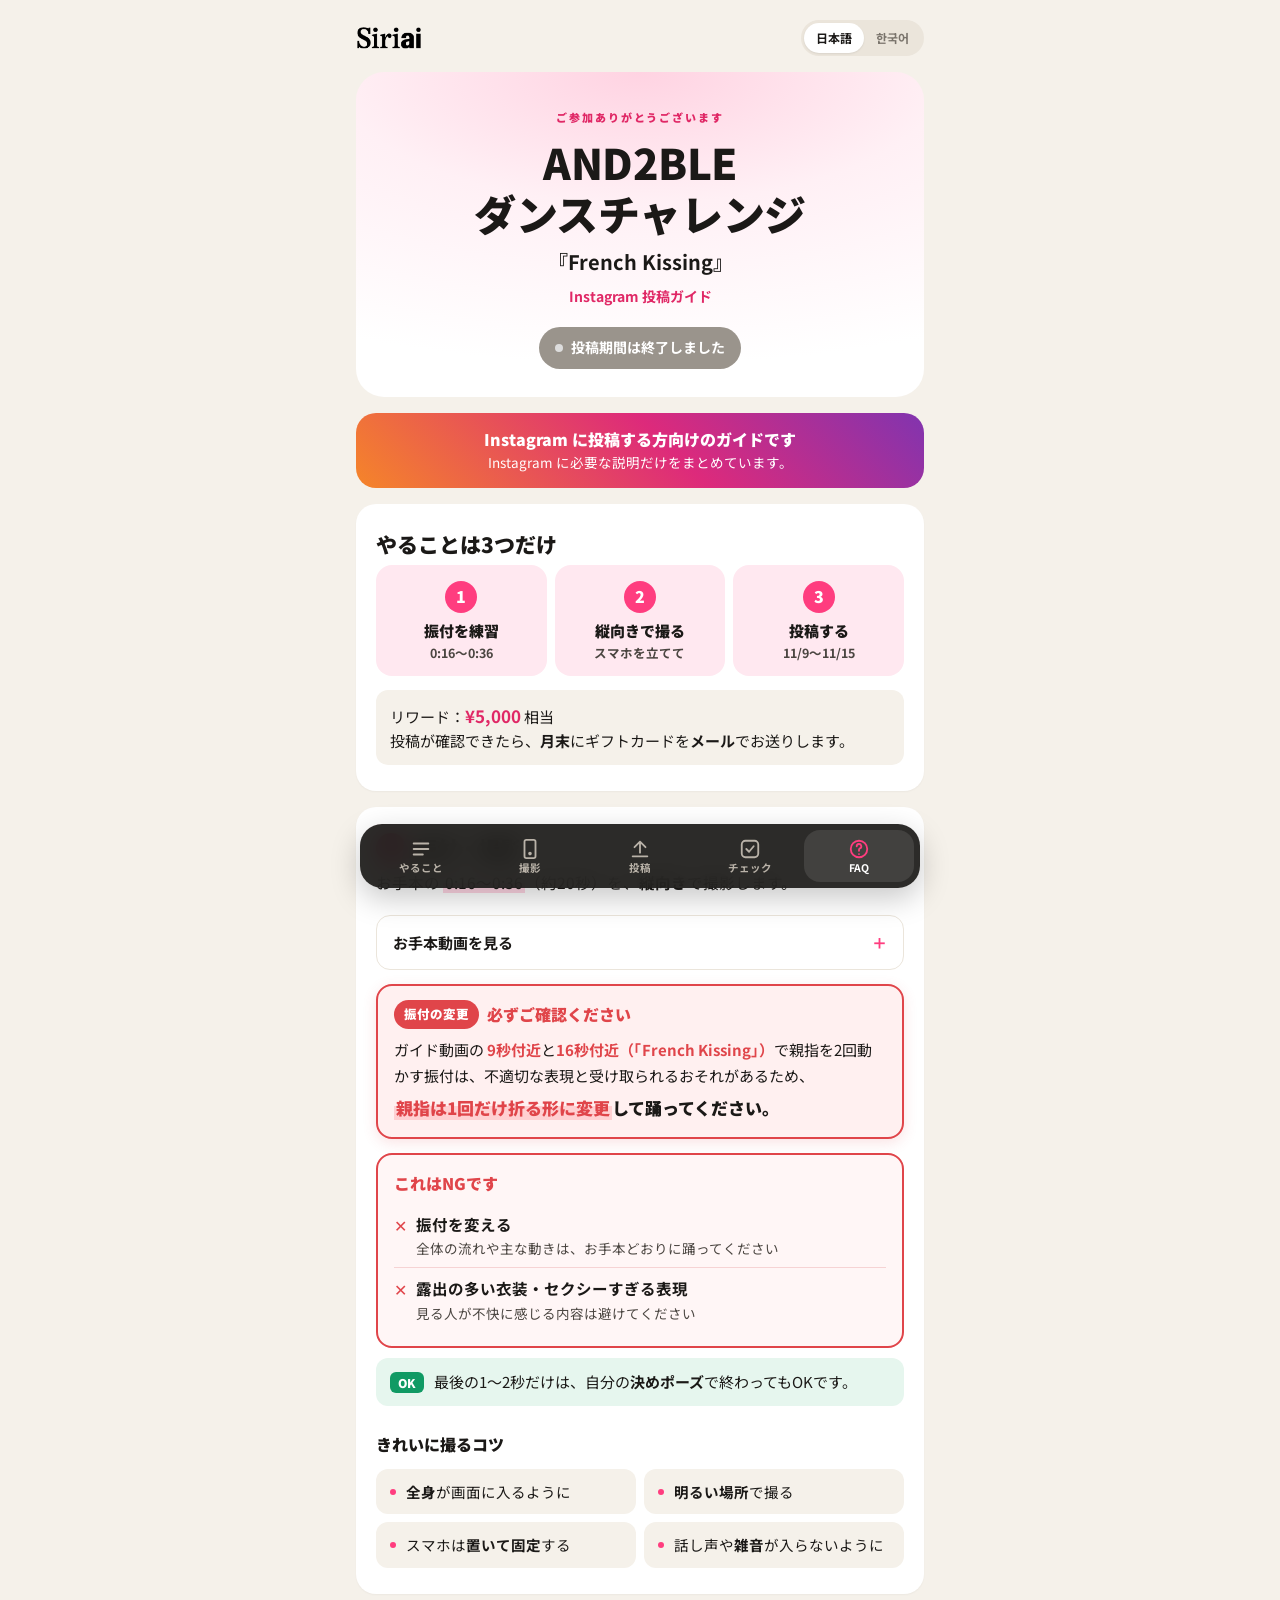
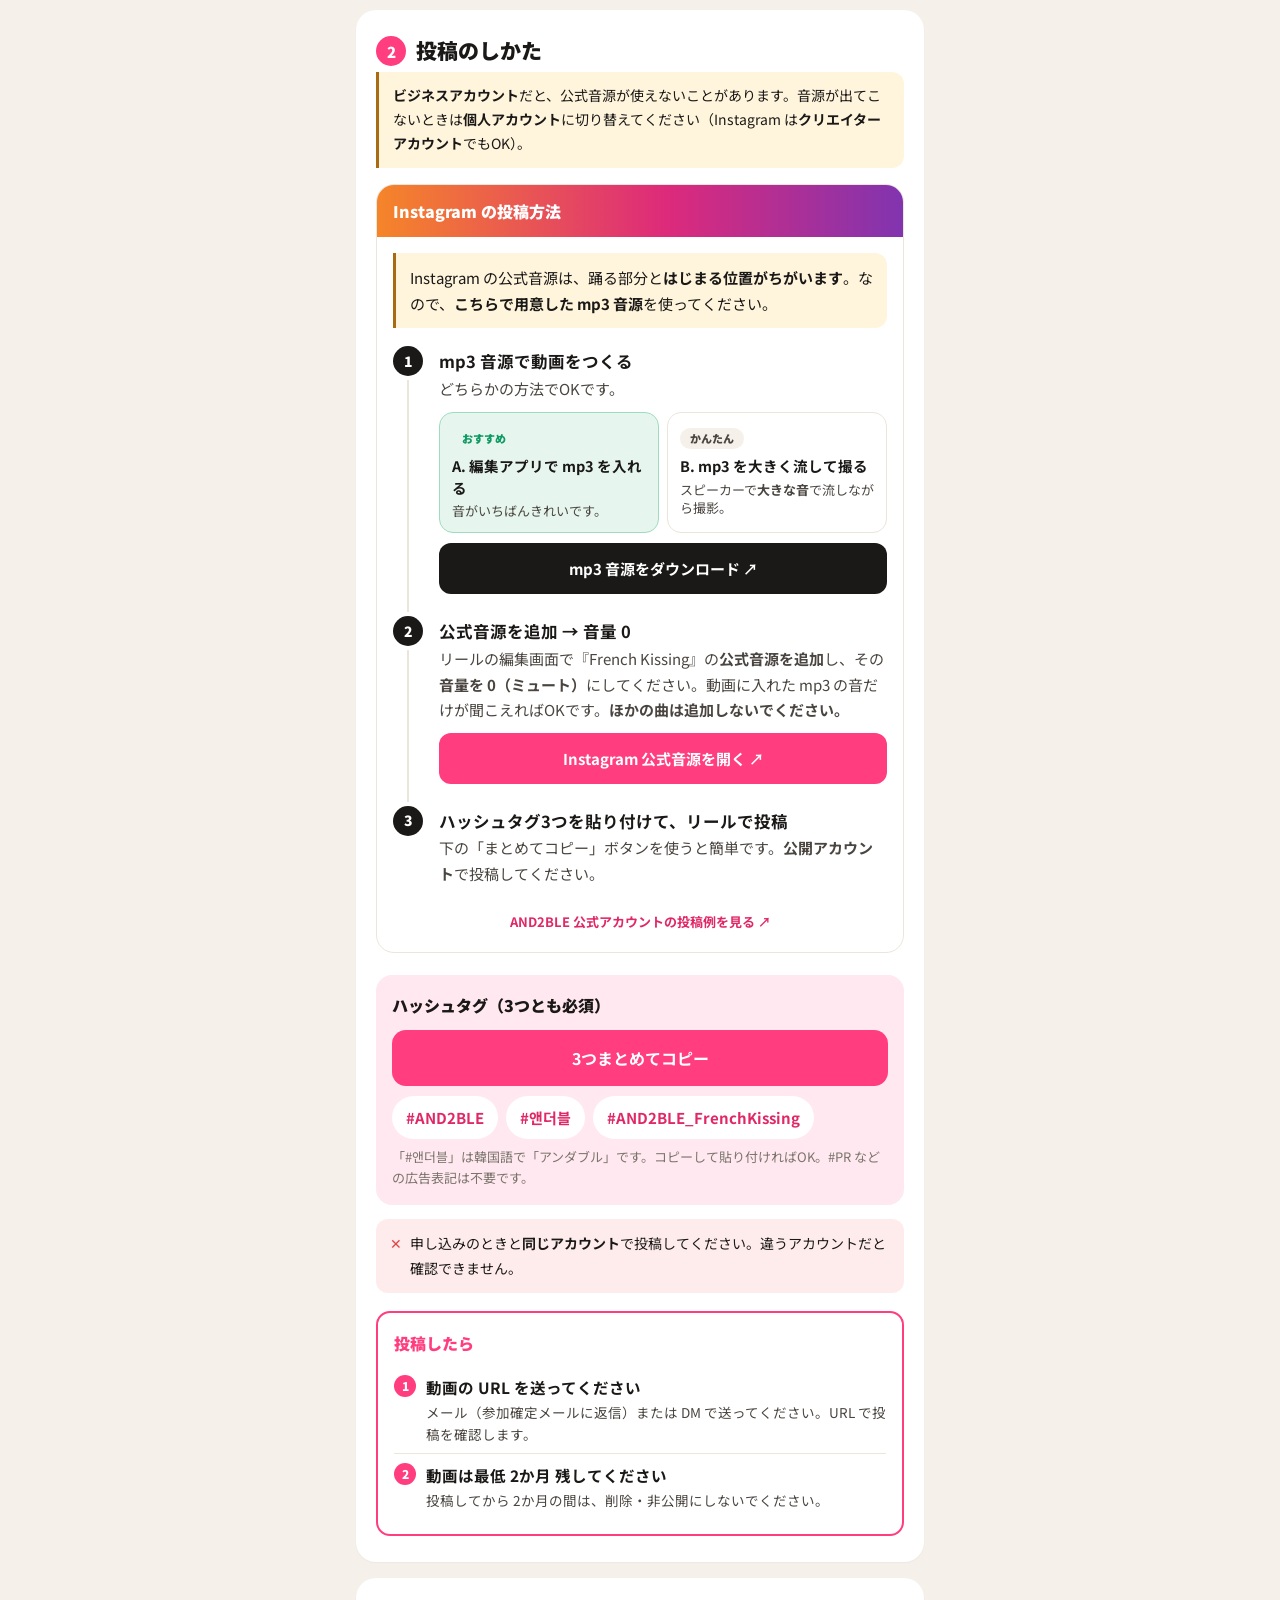
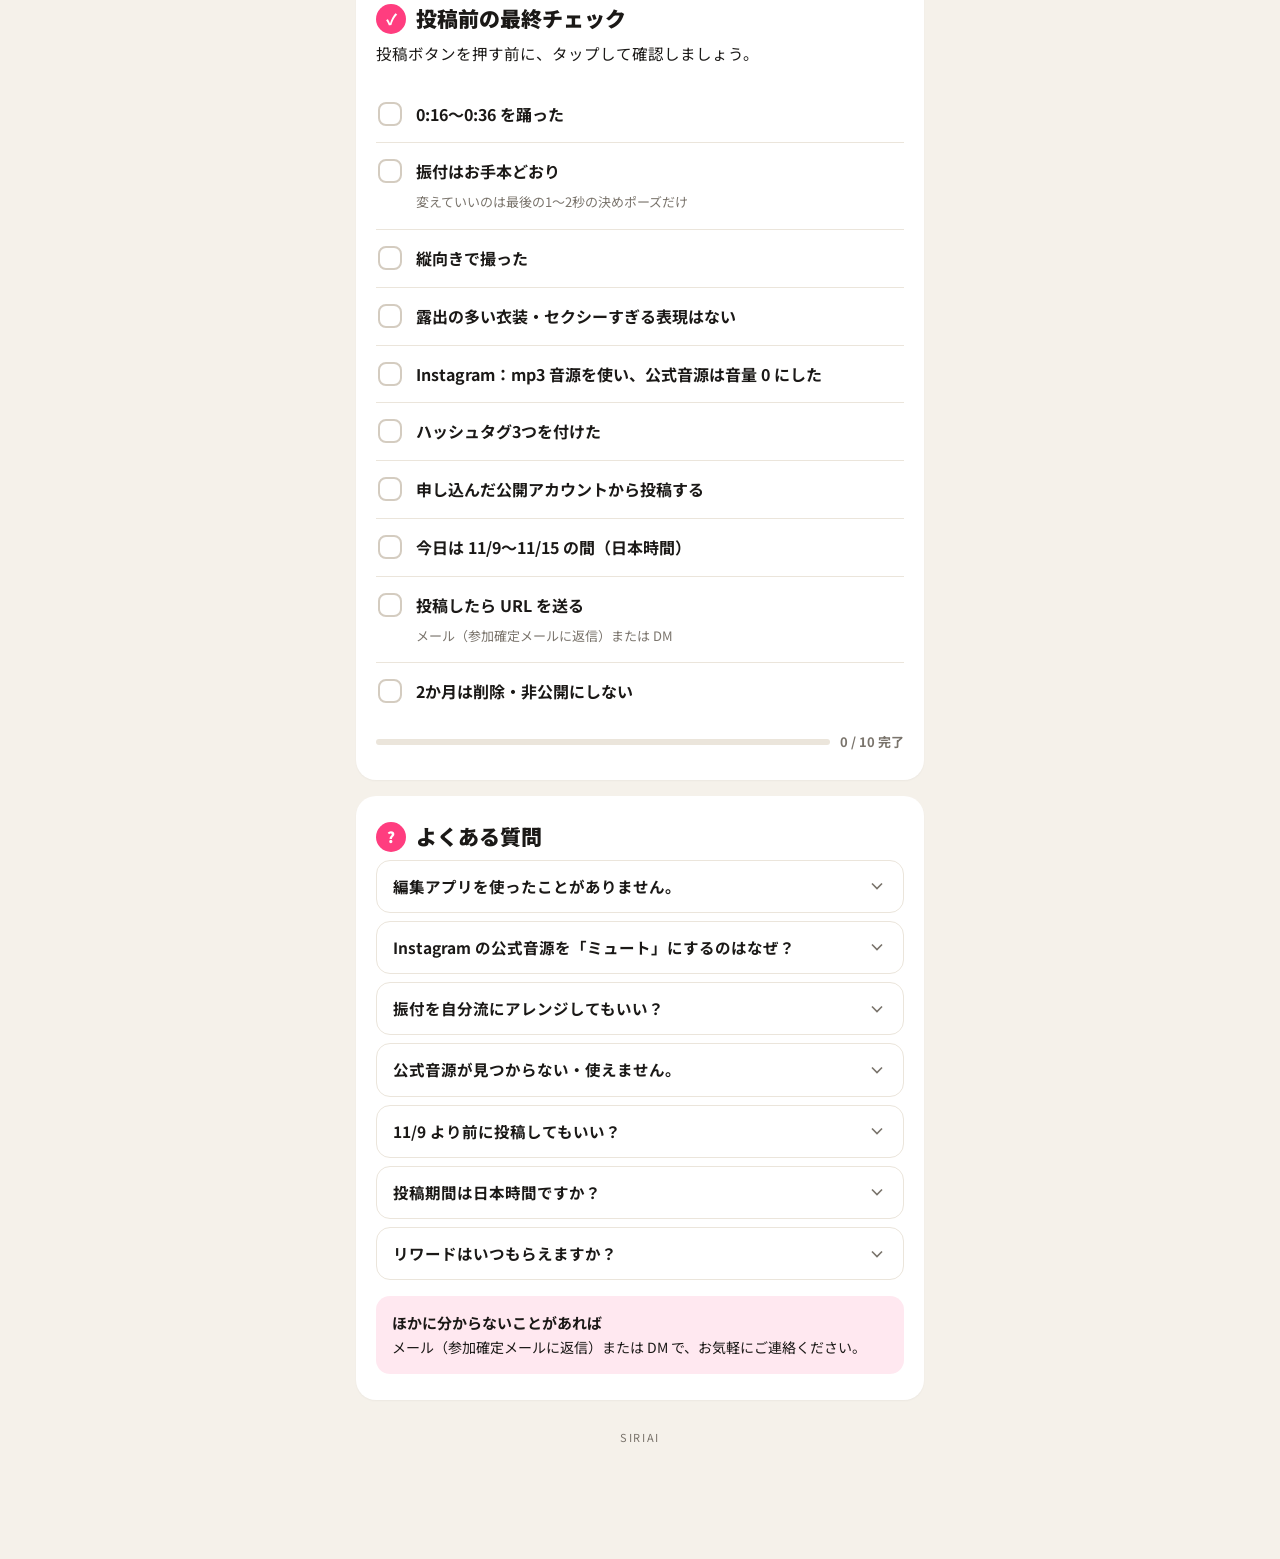
==== commit 716cb722: "Guide pages: highlighted notice - fold thumb only once at ~9s and ~16s" ====
--- a/guide-ig-ja.html
+++ b/guide-ig-ja.html
@@ -18,7 +18,7 @@
 <link rel="preconnect" href="https://fonts.gstatic.com" crossorigin>
 <link href="https://fonts.googleapis.com/css2?family=Noto+Sans+JP:wght@400;500;700;900&family=Noto+Sans+KR:wght@700&display=swap" rel="stylesheet">
 <link rel="stylesheet" href="style.css?v=20261105d">
-<link rel="stylesheet" href="guide.css?v=20261109a">
+<link rel="stylesheet" href="guide.css?v=20261110a">
 </head>
 <body class="guide" data-plat="ig" data-plat-lock>
 <div class="wrap">
@@ -68,6 +68,12 @@
         <a class="ex-link" href="https://www.tiktok.com/@and2ble/video/7703804359150226708" target="_blank" rel="noopener">TikTok アプリで見る ↗</a>
       </div>
     </details>
+
+    <div class="fix-box">
+      <div class="fix-title"><span class="fix-tag">振付の変更</span>必ずご確認ください</div>
+      <p>ガイド動画の <b>9秒付近</b>と<b>16秒付近（「French Kissing」）</b>で親指を2回動かす振付は、不適切な表現と受け取られるおそれがあるため、</p>
+      <p class="fix-main"><mark>親指は1回だけ折る形に変更</mark>して踊ってください。</p>
+    </div>
 
     <div class="ng-box">
       <div class="ng-title">これはNGです</div>
--- a/guide.css
+++ b/guide.css
@@ -86,6 +86,8 @@
 .guide-link small { display: block; color: var(--muted); font-size: 13px; }
 .guide-link .go { flex: none; font-size: 20px; }
 .guide-link:hover { border-color: var(--accent); }
+.guide-links { display: grid; gap: 10px; margin-bottom: 16px; }
+.guide-links .guide-link { margin-bottom: 0; }
 
 @media (max-width: 480px) {
   .guide { font-size: 16px; }
@@ -205,3 +207,12 @@
 .plat-only b { display: block; font-size: 16px; font-weight: 900; }
 .plat-only.tt { background: #111; }
 .plat-only.ig { background: linear-gradient(45deg, #f58529, #dd2a7b 55%, #8134af); }
+
+/* choreography change notice (thumb move) */
+.fix-box { margin-top: 14px; border: 2.5px solid var(--ng); background: #fff0f0; border-radius: 16px; padding: 14px 16px; box-shadow: 0 4px 14px rgba(224,69,74,.15); }
+.fix-title { display: flex; align-items: center; gap: 8px; font-weight: 900; color: var(--ng); font-size: 16px; margin-bottom: 8px; }
+.fix-tag { background: var(--ng); color: #fff; font-size: 12.5px; font-weight: 900; padding: 3px 10px; border-radius: 999px; }
+.fix-box p { margin: 0 0 6px; font-size: 15px; line-height: 1.7; color: var(--ink); }
+.fix-box p b { color: var(--ng); }
+.fix-main { font-size: 17px !important; font-weight: 900; margin-bottom: 0 !important; }
+.fix-main mark { background: linear-gradient(transparent 45%, #ffd0d2 45%); color: var(--ng); padding: 0 2px; }
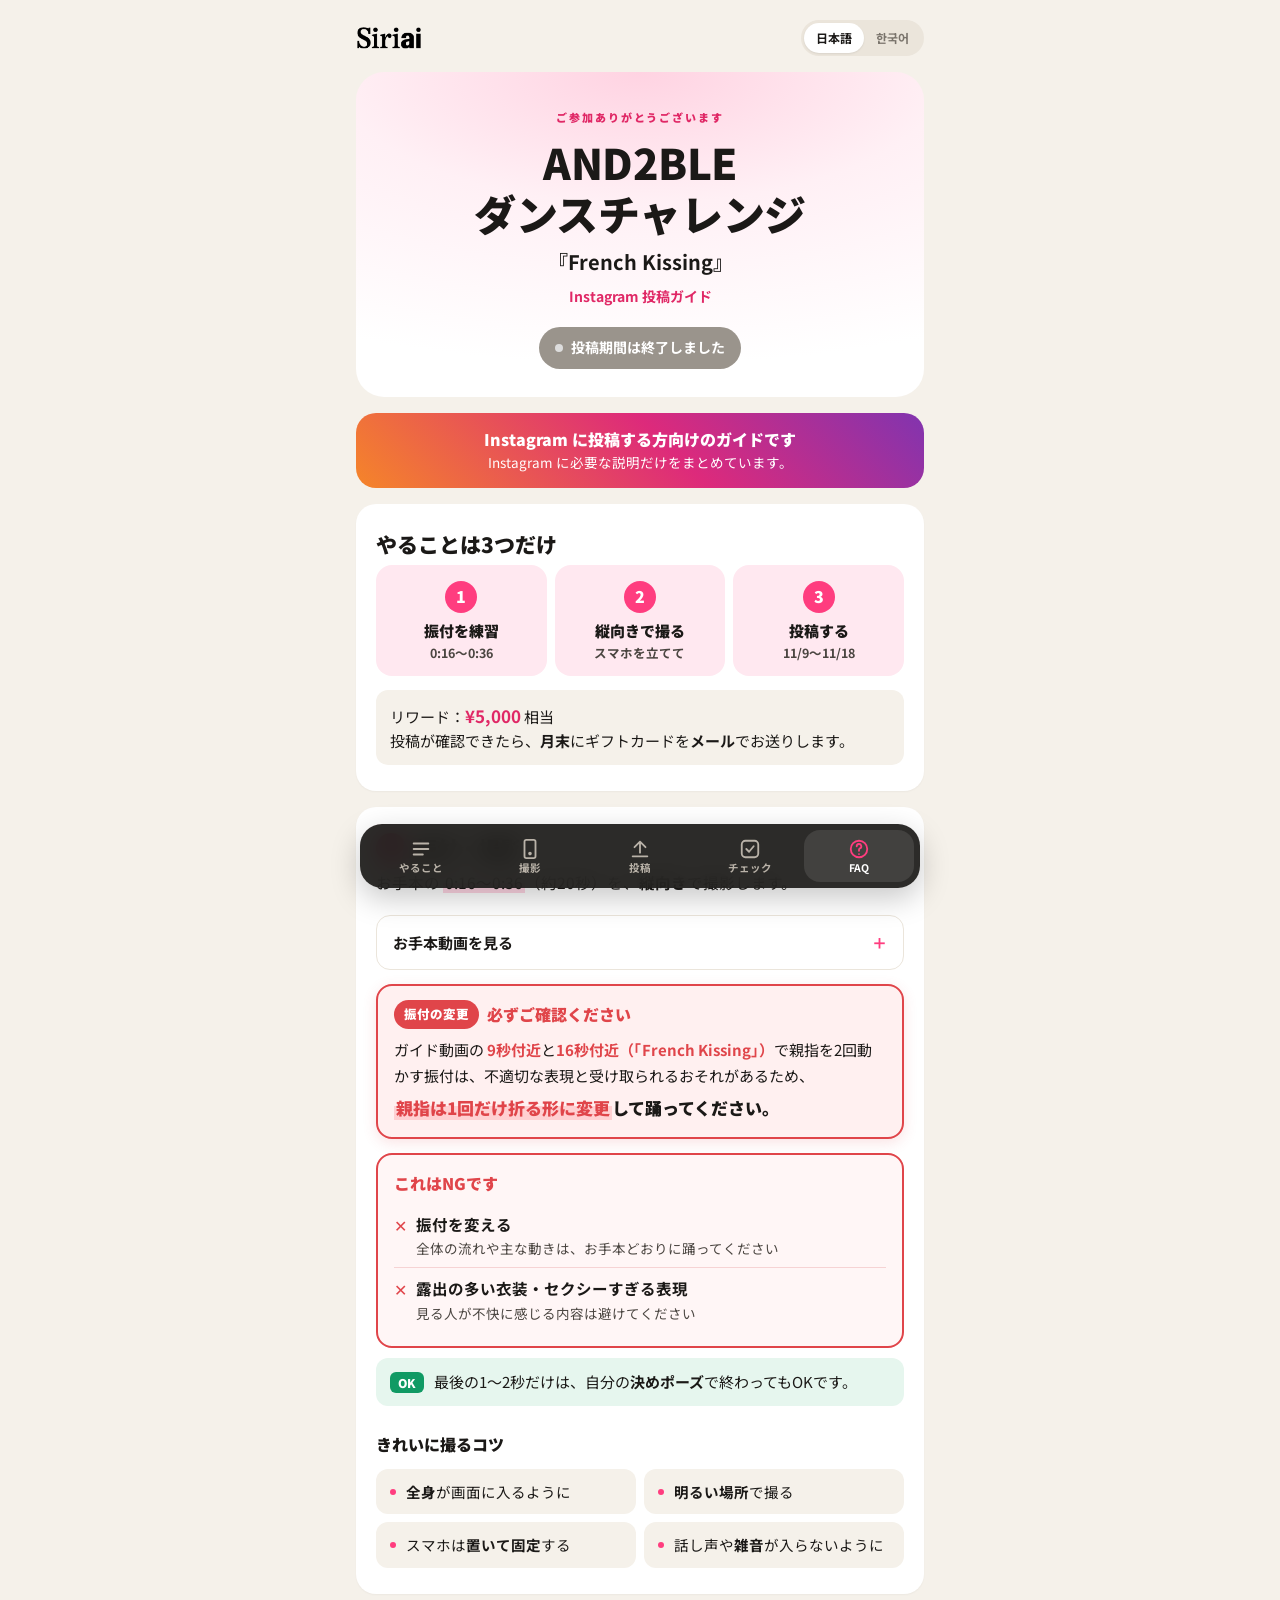
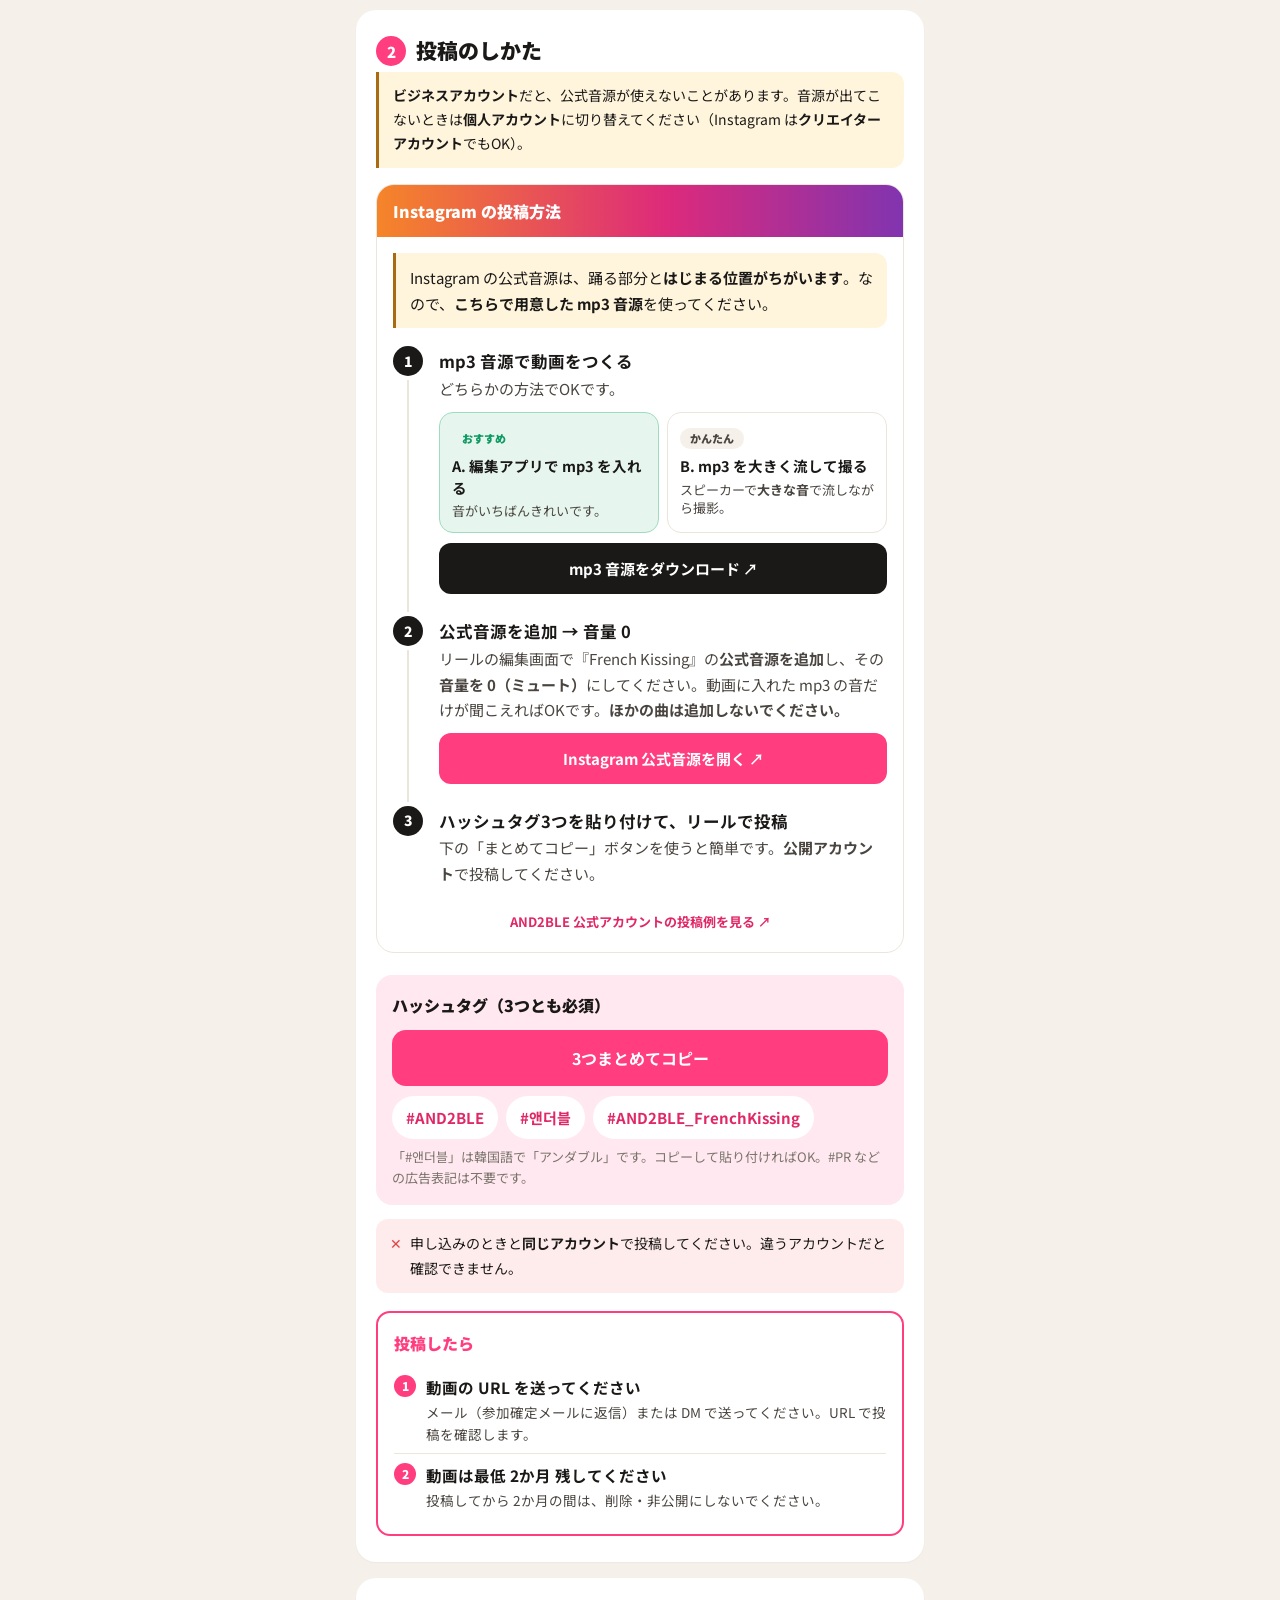
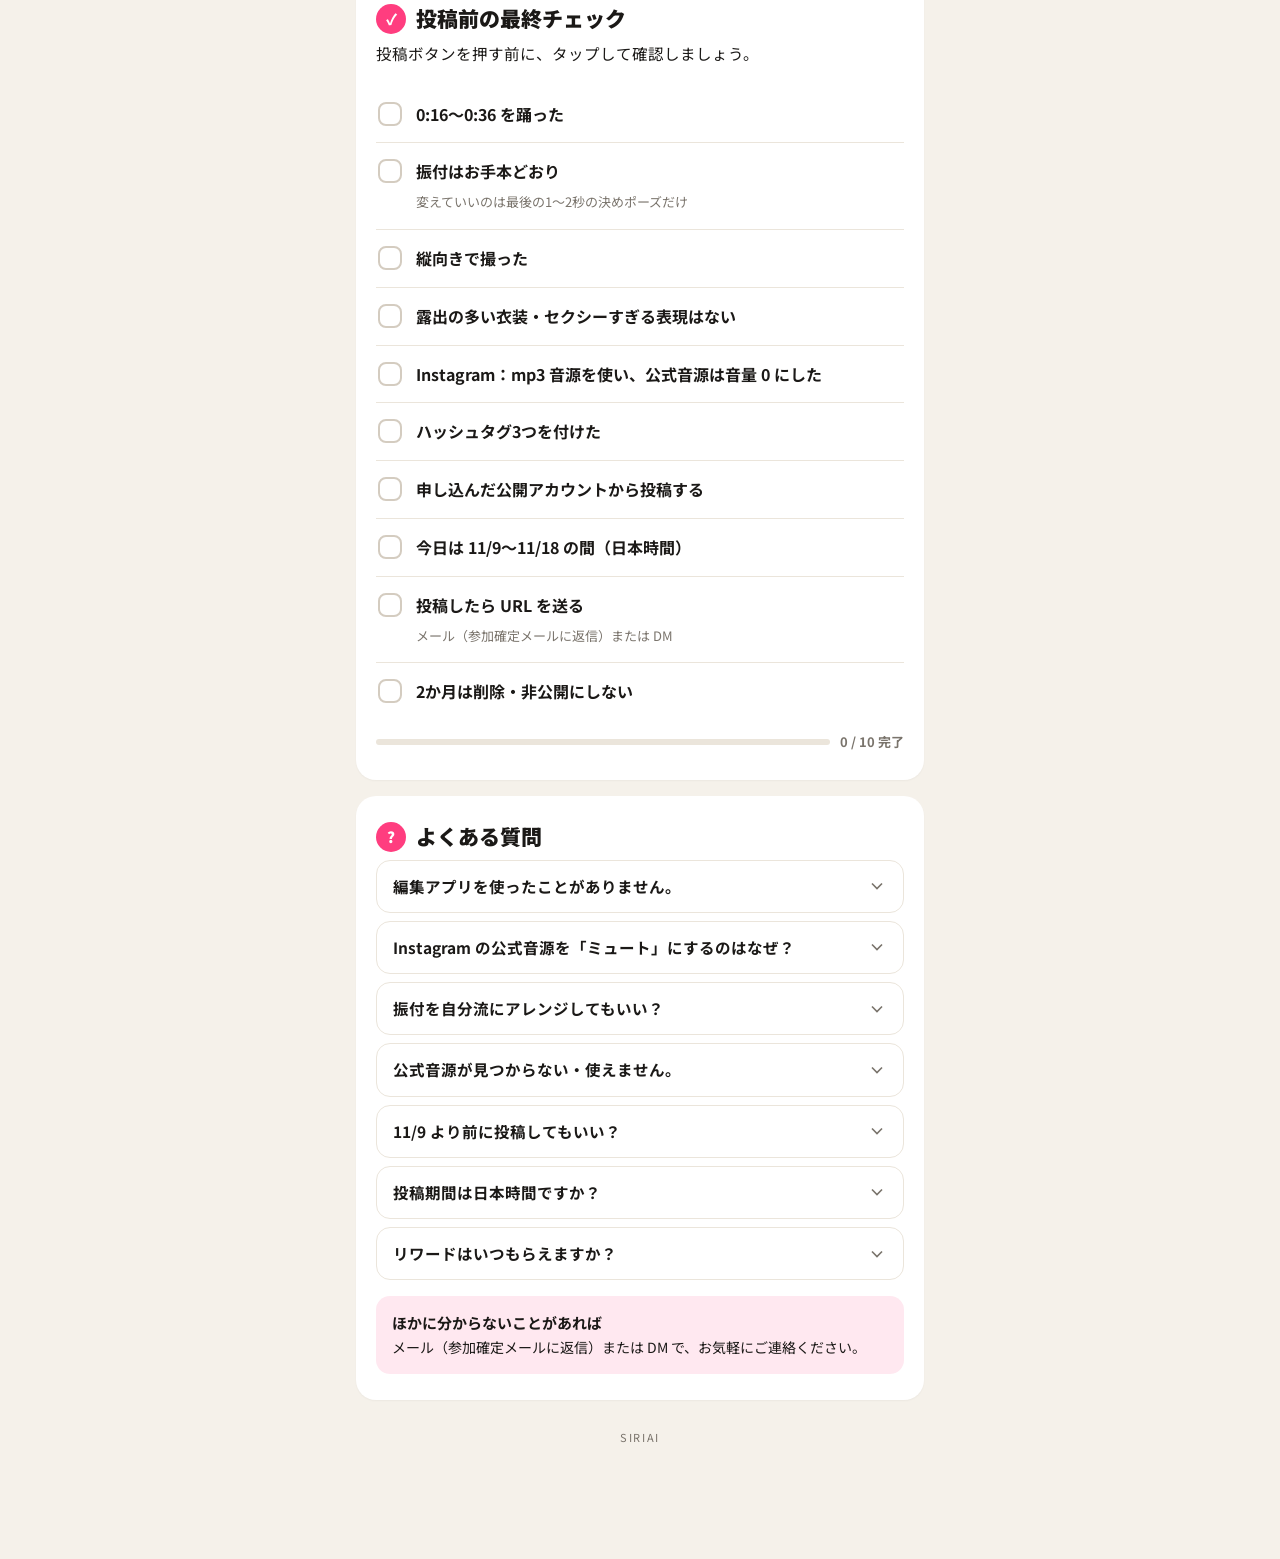
==== commit 9fe902ea: "Extend the posting window through November 18 in Japan" ====
--- a/guide-ig-ja.html
+++ b/guide-ig-ja.html
@@ -33,7 +33,7 @@
     <h1>AND2BLE<br>ダンスチャレンジ</h1>
     <div class="song">『French Kissing』</div>
     <div class="release">Instagram 投稿ガイド</div>
-    <div class="status"><span class="dot"></span><span class="txt">投稿期間：11/9（月）〜 11/15（日）</span></div>
+    <div class="status"><span class="dot"></span><span class="txt">投稿期間：11/9（月）〜 11/18（水）</span></div>
   </header>
 
   <!-- ===== どこに投稿？ ===== -->
@@ -45,7 +45,7 @@
     <div class="quick3">
       <a href="#shoot"><span class="qn">1</span><b>振付を練習</b><small>0:16〜0:36</small></a>
       <a href="#shoot"><span class="qn">2</span><b>縦向きで撮る</b><small>スマホを立てて</small></a>
-      <a href="#upload"><span class="qn">3</span><b>投稿する</b><small>11/9〜11/15</small></a>
+      <a href="#upload"><span class="qn">3</span><b>投稿する</b><small>11/9〜11/18</small></a>
     </div>
     <p class="start-reward">
       <span class="rw r-none">リワード：1本 <b class="amt">¥5,000</b> 相当 ／ 両方（条件あり） <b class="amt">¥12,000</b> 相当</span>
@@ -198,7 +198,7 @@
       <li class="for-ig"><label><input type="checkbox"><span class="box"></span><span class="t"><b>Instagram：mp3 音源を使い、公式音源は音量 0 にした</b></span></label></li>
       <li><label><input type="checkbox"><span class="box"></span><span class="t"><b>ハッシュタグ3つを付けた</b></span></label></li>
       <li><label><input type="checkbox"><span class="box"></span><span class="t"><b>申し込んだ公開アカウントから投稿する</b></span></label></li>
-      <li><label><input type="checkbox"><span class="box"></span><span class="t"><b>今日は 11/9〜11/15 の間（日本時間）</b></span></label></li>
+      <li><label><input type="checkbox"><span class="box"></span><span class="t"><b>今日は 11/9〜11/18 の間（日本時間）</b></span></label></li>
       <li class="for-both"><label><input type="checkbox"><span class="box"></span><span class="t"><b>2本の動画で、衣装も場所も変えた</b></span></label></li>
       <li><label><input type="checkbox"><span class="box"></span><span class="t"><b>投稿したら URL を送る</b><small>メール（参加確定メールに返信）または DM</small></span></label></li>
       <li><label><input type="checkbox"><span class="box"></span><span class="t"><b>2か月は削除・非公開にしない</b></span></label></li>
@@ -222,9 +222,9 @@
     <details class="acc faq for-tt"><summary>カメラアプリで撮った動画を TikTok に投稿してもいい？<svg class="chev" viewBox="0 0 24 24" fill="none" stroke="currentColor" stroke-width="2"><path d="M6 9l6 6 6-6"/></svg></summary>
       <div class="acc-body">OKです。撮った動画を TikTok にアップロードして公式音源『French Kissing』を追加し、<b>踊りと音がぴったり合うように</b>位置を調整してください。撮影時の元の音は音量 0 にしてください。</div></details>
     <details class="acc faq"><summary>11/9 より前に投稿してもいい？<svg class="chev" viewBox="0 0 24 24" fill="none" stroke="currentColor" stroke-width="2"><path d="M6 9l6 6 6-6"/></svg></summary>
-      <div class="acc-body">投稿期間（<b>11/9〜11/15・日本時間</b>）以外の投稿は確認の対象外です。必ず期間内に投稿してください。</div></details>
+      <div class="acc-body">投稿期間（<b>11/9〜11/18・日本時間</b>）以外の投稿は確認の対象外です。必ず期間内に投稿してください。</div></details>
     <details class="acc faq"><summary>投稿期間は日本時間ですか？<svg class="chev" viewBox="0 0 24 24" fill="none" stroke="currentColor" stroke-width="2"><path d="M6 9l6 6 6-6"/></svg></summary>
-      <div class="acc-body">はい、<b>日本時間</b>です。11月9日（月）0:00 から 11月15日（日）23:59 までに投稿してください。</div></details>
+      <div class="acc-body">はい、<b>日本時間</b>です。11月9日（月）0:00 から 11月18日（水）23:59 までに投稿してください。</div></details>
     <details class="acc faq"><summary>リワードはいつもらえますか？<svg class="chev" viewBox="0 0 24 24" fill="none" stroke="currentColor" stroke-width="2"><path d="M6 9l6 6 6-6"/></svg></summary>
       <div class="acc-body">URL を送っていただき投稿が確認できたら、<b>月末</b>に申し込みのときに選んだギフトカード（Apple・Google Play・楽天）を<b>メール</b>でお送りします。</div></details>
     <div class="contact-box"><b>ほかに分からないことがあれば</b>メール（参加確定メールに返信）または DM で、お気軽にご連絡ください。</div>
--- a/style.css
+++ b/style.css
@@ -609,3 +609,12 @@
 .both-note strong { color: var(--ng); }
 
 .opt { color: var(--muted); font-size: 12px; font-weight: 700; margin-left: 4px; }
+
+/* choreography change notice (thumb move) */
+.fix-box { margin-top: 16px; border: 2.5px solid var(--ng); background: #fff0f0; border-radius: 16px; padding: 14px 16px; box-shadow: 0 4px 14px rgba(224,69,74,.15); }
+.fix-title { display: flex; align-items: center; gap: 8px; font-weight: 900; color: var(--ng); font-size: 16px; margin-bottom: 8px; }
+.fix-tag { background: var(--ng); color: #fff; font-size: 12.5px; font-weight: 900; padding: 3px 10px; border-radius: 999px; }
+.fix-box p { margin: 0 0 6px; font-size: 15px; line-height: 1.7; color: var(--ink); }
+.fix-box p b { color: var(--ng); }
+.fix-main { font-size: 17px !important; font-weight: 900; margin-bottom: 0 !important; }
+.fix-main mark { background: linear-gradient(transparent 45%, #ffd0d2 45%); color: var(--ng); padding: 0 2px; }
